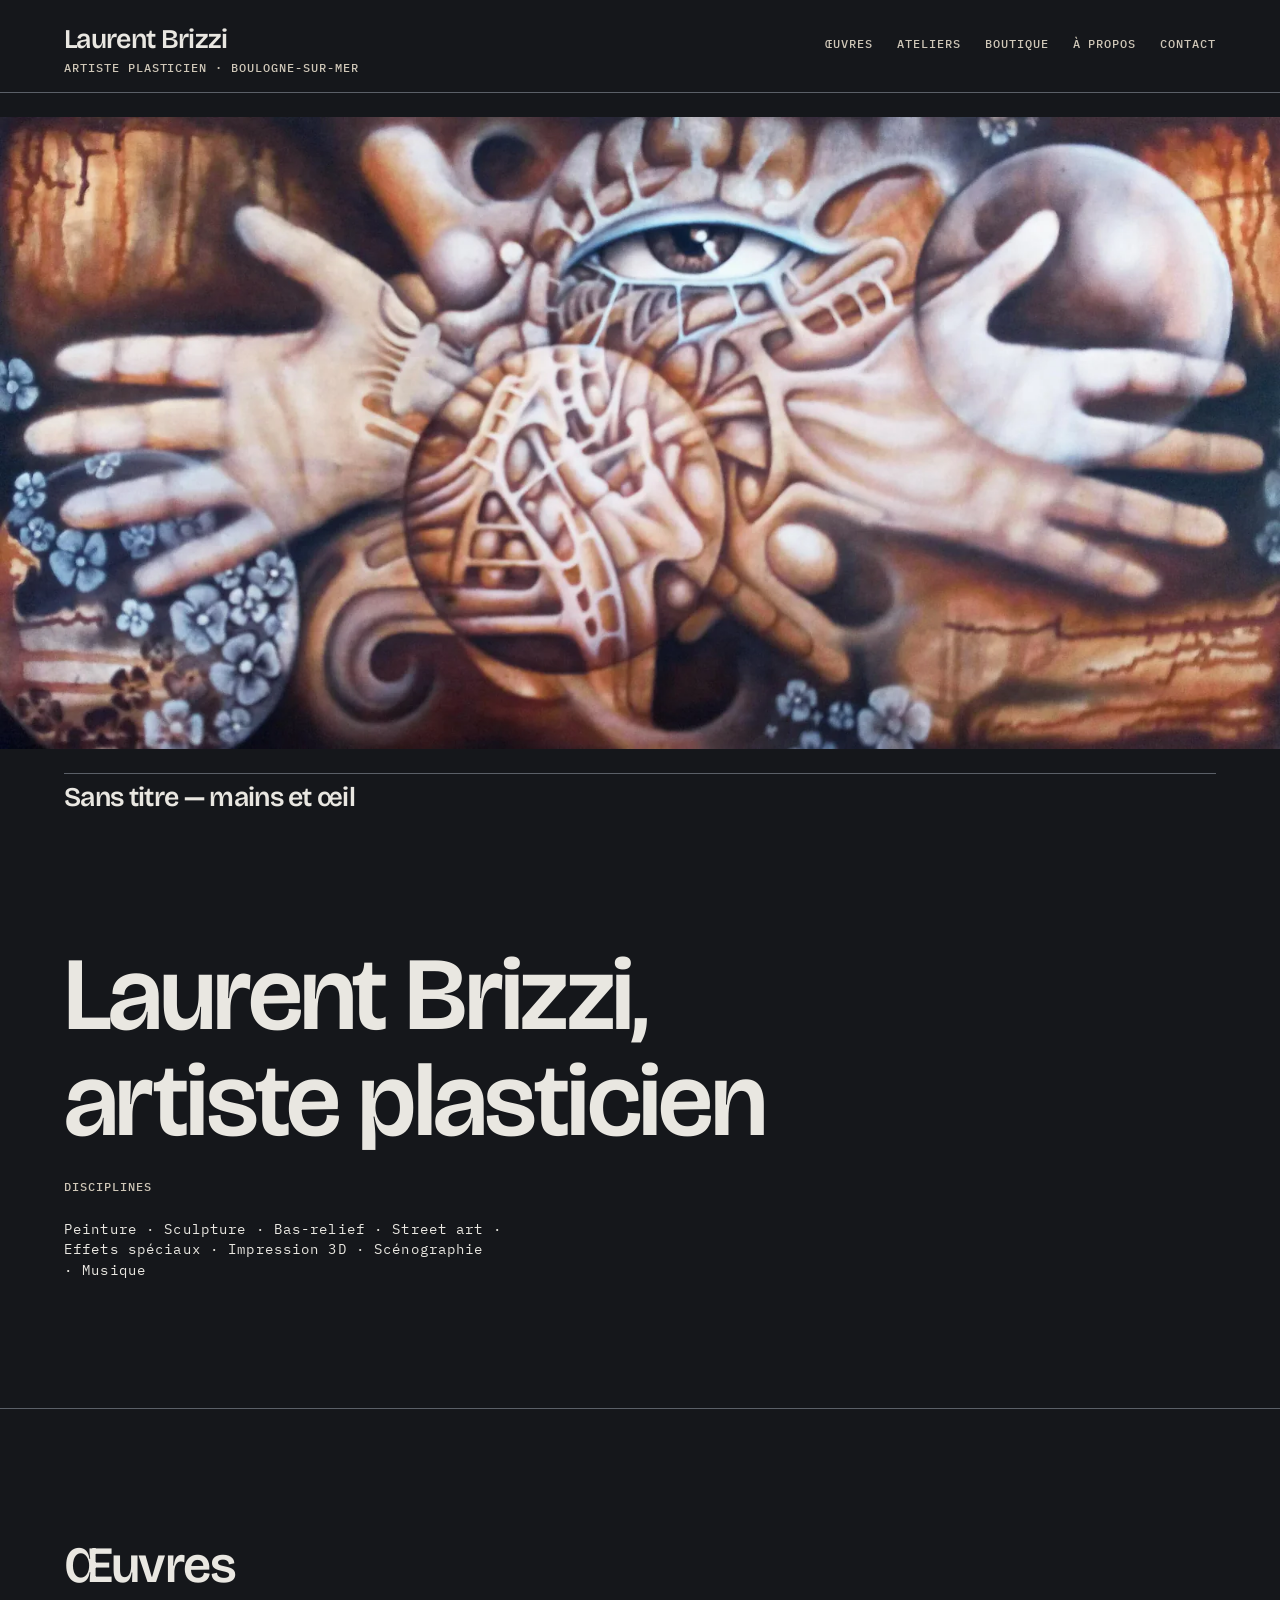
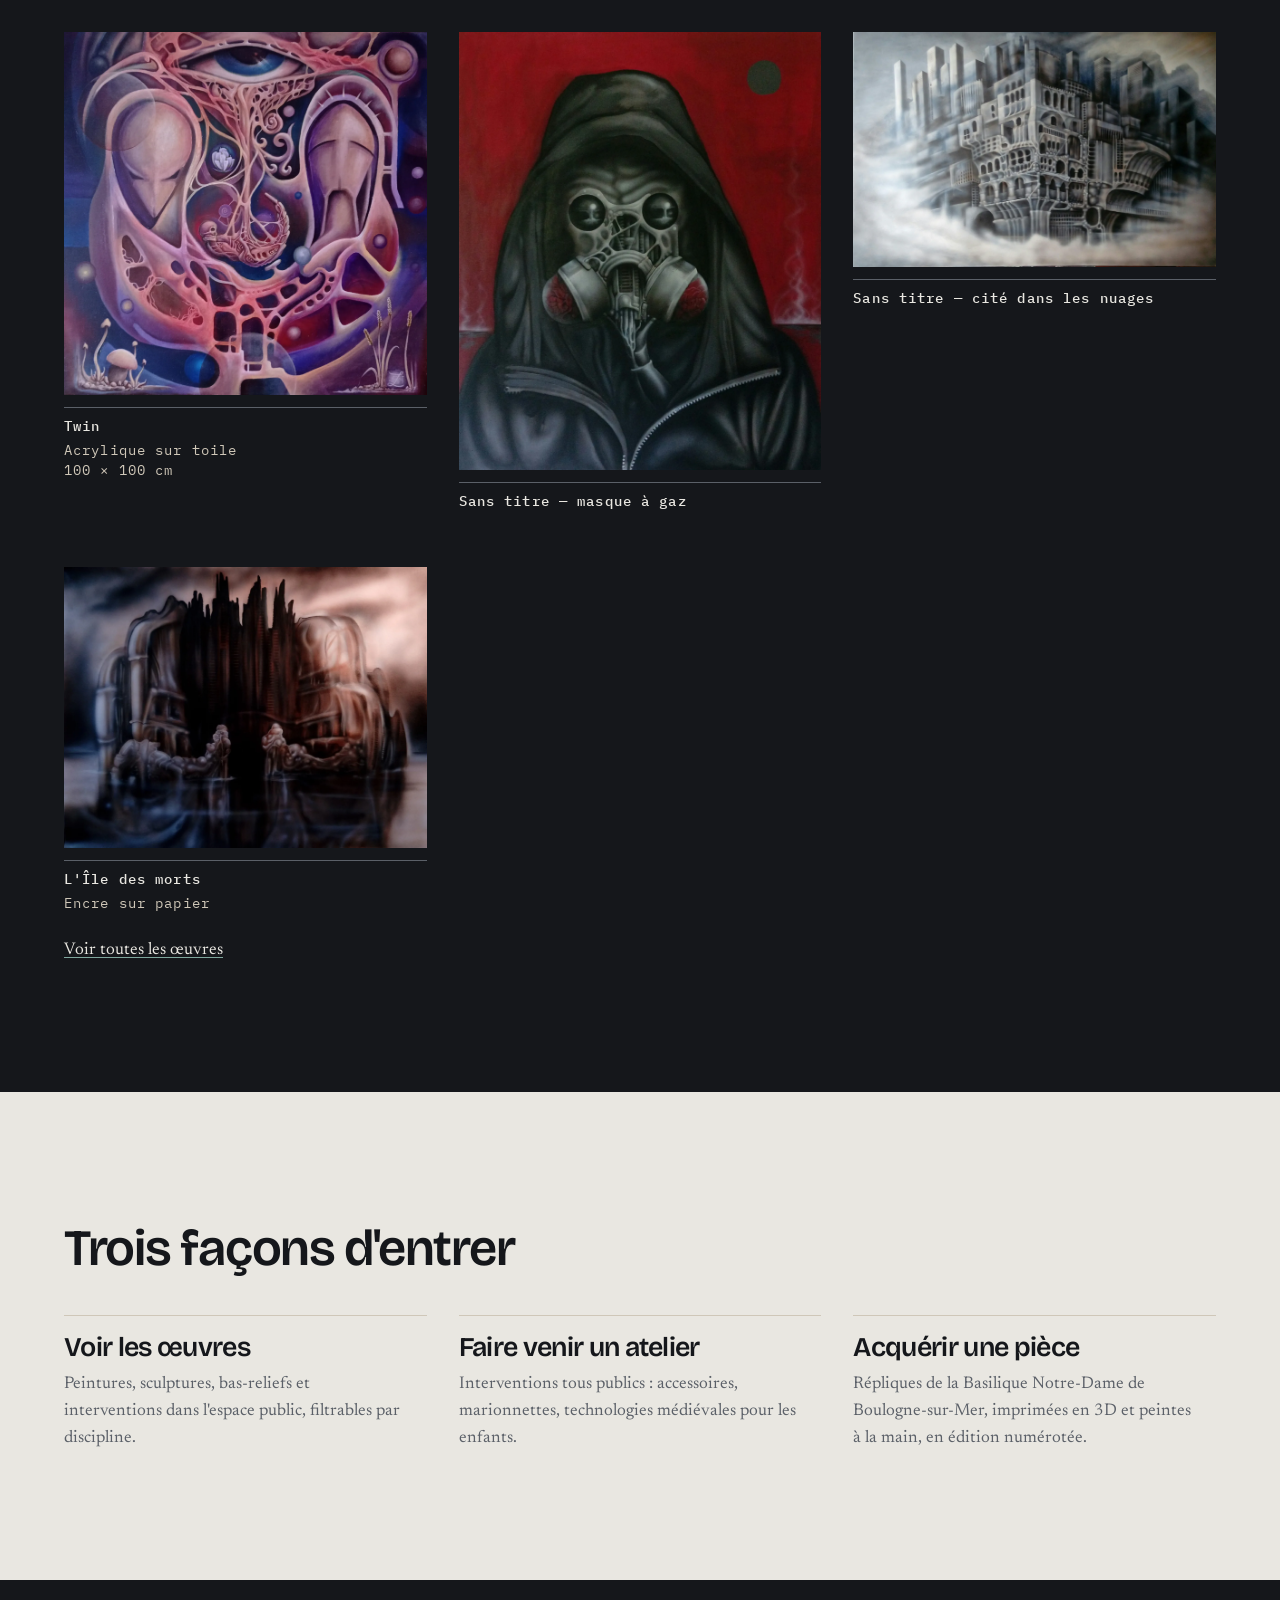
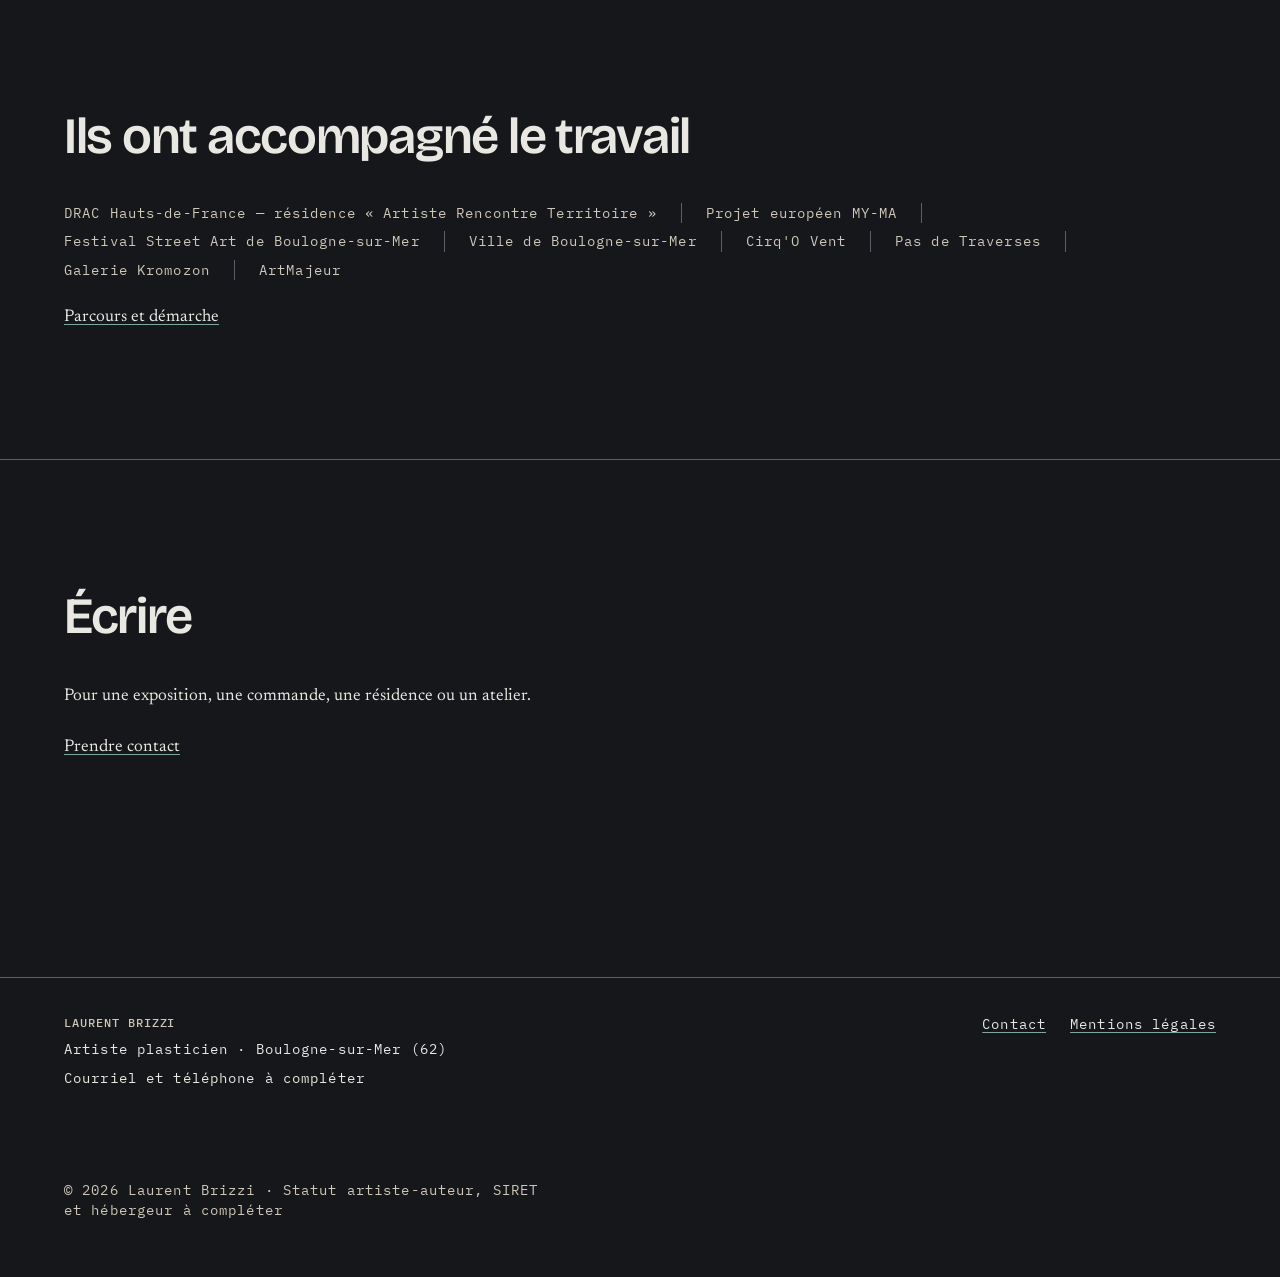
==== index.html @ 01e5331c "Site vitrine et boutique : premiere version Site statique sans dependance : accueil, portfolio filtr" ====
<!DOCTYPE html>
<html lang="fr">
<head>
  <meta charset="utf-8">
  <meta name="viewport" content="width=device-width, initial-scale=1">
  <title>Laurent Brizzi — artiste plasticien à Boulogne-sur-Mer</title>
  <meta name="description" content="Peinture, sculpture, bas-reliefs monumentaux, street art, effets spéciaux et impression 3D. Vingt ans de pratique à Boulogne-sur-Mer. Œuvres, ateliers et pièces éditées.">

  <!-- À COMPLÉTER : og:url une fois le domaine retenu, et og:image en
       1200 × 630 px. Sans image, un partage Facebook affiche un bandeau
       gris — or c'est le canal principal (§8). -->
  <meta property="og:type" content="website">
  <meta property="og:locale" content="fr_FR">
  <meta property="og:site_name" content="Laurent Brizzi">
  <meta property="og:title" content="Laurent Brizzi — artiste plasticien à Boulogne-sur-Mer">
  <meta property="og:description" content="Peinture, sculpture, bas-reliefs monumentaux, street art. Vingt ans de pratique à Boulogne-sur-Mer.">

  <link rel="preload" href="assets/fonts/BricolageGrotesque-Variable-latin.woff2" as="font" type="font/woff2" crossorigin>
  <link rel="preload" href="assets/fonts/Newsreader-Variable-latin.woff2" as="font" type="font/woff2" crossorigin>

  <link rel="stylesheet" href="assets/css/tokens.css">
  <link rel="stylesheet" href="assets/css/base.css">
  <link rel="stylesheet" href="assets/css/layout.css">
  <link rel="stylesheet" href="assets/css/composants.css">
</head>
<body>

<a class="lien-evitement" href="#contenu">Aller au contenu</a>

<!-- EN-TÊTE — balisage commun aux huit pages. Sur l'accueil, aucun lien ne
     porte aria-current : c'est la marque elle-même qui y renvoie. -->
<header class="entete">
  <div class="bande entete__interieur">

    <a class="entete__marque" href="index.html">
      <span class="entete__nom">Laurent Brizzi</span>
      <span class="mono mono--etiquette entete__qualite">Artiste plasticien · Boulogne-sur-Mer</span>
    </a>

    <nav aria-label="Navigation principale">
      <ul class="nav-principale mono mono--etiquette">
        <li><a href="oeuvres.html">Œuvres</a></li>
        <li><a href="ateliers.html">Ateliers</a></li>
        <li><a href="boutique.html">Boutique</a></li>
        <li><a href="a-propos.html">À propos</a></li>
        <li><a href="contact.html">Contact</a></li>
      </ul>
    </nav>

  </div>
</header>

<main id="contenu">

  <!-- L'œuvre à la une. Remplie depuis oeuvres.json : la première entrée
       marquée "aLaUne" qui possède une image. Changer la mise en avant se
       fait dans le JSON, pas ici. -->
  <section class="une" data-une>
    <div class="bande">
      <p class="message">
        <strong>Chargement de l'œuvre à la une…</strong><br>
        Si ce message reste affiché, le script n'a pas pu s'exécuter : soit
        JavaScript est désactivé, soit la page a été ouverte directement
        depuis le disque. Dans ce second cas, lancez
        « node scripts/serveur.mjs » puis ouvrez http://localhost:8000/
      </p>
    </div>
  </section>


  <!-- ================================================================== -->
  <section class="section section--filet">
    <div class="bande flux">

      <h1>Laurent Brizzi, artiste plasticien</h1>

      <!-- À COMPLÉTER : trois ou quatre phrases de Laurent. Ce qui traverse
           le travail d'une discipline à l'autre, en vocabulaire concret.
           Pas de jargon curatorial (§9). C'est le premier texte que lira
           une DRAC ou un programmateur : il compte plus que le reste. -->

      <p class="mono mono--etiquette">Disciplines</p>
      <p class="mono">
        Peinture · Sculpture · Bas-relief · Street art ·
        Effets spéciaux · Impression 3D · Scénographie · Musique
      </p>

    </div>
  </section>


  <!-- ================================================================== -->
  <section class="section section--filet">
    <div class="bande flux">

      <h2 class="titre-section">Œuvres</h2>

      <!-- La sélection vient de oeuvres.json : toutes les entrées marquées
           "aLaUne", moins celle déjà montrée en tête de page. Pas de
           filtres ici, c'est la page Œuvres qui les porte. -->
      <div class="grille-oeuvres" data-grille-oeuvres data-a-la-une>
        <p class="message">
          <strong>Chargement des œuvres…</strong><br>
          Si ce message reste affiché, le script n'a pas pu s'exécuter.
        </p>
      </div>

      <p><a href="oeuvres.html">Voir toutes les œuvres</a></p>

    </div>
  </section>


  <!-- ================================================================== -->
  <!-- Section craie : la respiration du §6. Une seule dans la page. -->
  <section class="section" data-fond="clair">
    <div class="bande flux">

      <h2 class="titre-section">Trois façons d'entrer</h2>

      <div class="acces">

        <a class="acces__porte" href="oeuvres.html">
          <span class="acces__titre">Voir les œuvres</span>
          <span class="acces__texte">
            Peintures, sculptures, bas-reliefs et interventions dans
            l'espace public, filtrables par discipline.
          </span>
        </a>

        <a class="acces__porte" href="ateliers.html">
          <span class="acces__titre">Faire venir un atelier</span>
          <span class="acces__texte">
            Interventions tous publics : accessoires, marionnettes,
            technologies médiévales pour les enfants.
          </span>
        </a>

        <a class="acces__porte" href="boutique.html">
          <span class="acces__titre">Acquérir une pièce</span>
          <span class="acces__texte">
            Répliques de la Basilique Notre-Dame de Boulogne-sur-Mer,
            imprimées en 3D et peintes à la main, en édition numérotée.
          </span>
        </a>

      </div>

    </div>
  </section>


  <!-- ================================================================== -->
  <section class="section section--filet">
    <div class="bande flux">

      <h2 class="titre-section">Ils ont accompagné le travail</h2>

      <ul class="references mono">
        <li>DRAC Hauts-de-France — résidence « Artiste Rencontre Territoire »</li>
        <li>Projet européen MY-MA</li>
        <li>Festival Street Art de Boulogne-sur-Mer</li>
        <li>Ville de Boulogne-sur-Mer</li>
        <li>Cirq'O Vent</li>
        <li>Pas de Traverses</li>
        <li>Galerie Kromozon</li>
        <li>ArtMajeur</li>
      </ul>

      <!-- À COMPLÉTER : vérifier avec Laurent que cette liste est exacte et
           qu'elle peut être publiée telle quelle. Une référence
           institutionnelle mal formulée se retourne contre le dossier. -->

      <p><a href="a-propos.html">Parcours et démarche</a></p>

    </div>
  </section>


  <!-- ================================================================== -->
  <section class="section section--filet">
    <div class="bande flux">

      <h2 class="titre-section">Écrire</h2>

      <p>
        Pour une exposition, une commande, une résidence ou un atelier.
      </p>

      <!-- À COMPLÉTER : adresse de courriel et téléphone publics (§12). -->
      <p><a href="contact.html">Prendre contact</a></p>

    </div>
  </section>

</main>

<!-- PIED DE PAGE — balisage commun aux huit pages. -->
<footer class="pied">
  <div class="bande pied__interieur">

    <div class="pied__bloc">
      <p class="mono mono--etiquette">Laurent Brizzi</p>
      <p class="mono">Artiste plasticien · Boulogne-sur-Mer (62)</p>
      <!-- À COMPLÉTER : adresse de courriel et téléphone publics (§12). -->
      <p class="mono">Courriel et téléphone à compléter</p>
    </div>

    <nav class="pied__bloc" aria-label="Navigation secondaire">
      <ul class="pied__liens mono">
        <li><a href="contact.html">Contact</a></li>
        <li><a href="mentions-legales.html">Mentions légales</a></li>
        <!-- À COMPLÉTER : lien ArtMajeur et page Facebook (§8). -->
      </ul>
    </nav>

    <!-- À COMPLÉTER : statut artiste-auteur, SIRET, hébergeur (§8). -->
    <p class="mono pied__mention">
      © 2026 Laurent Brizzi · Statut artiste-auteur, SIRET et hébergeur à compléter
    </p>

  </div>
</footer>

<script type="module" src="assets/js/portfolio.js"></script>

</body>
</html>
---- assets/css/tokens.css ----
/* ==========================================================================
   tokens.css — source unique des couleurs, tailles et durées du site.
   Aucune valeur brute (couleur, taille, durée) ne doit apparaître ailleurs.
   Si vous devez écrire un #hexa ou un px dans un autre fichier, c'est un bug :
   la valeur manque ici.
   ========================================================================== */

:root {

  /* --- Palette ------------------------------------------------------------
     Le site est en encre. La craie n'est plus le fond général mais la
     surface d'exception, réservée aux sections qu'on veut détacher.

     Six couleurs nommées, un seul accent. Deux valeurs dérivées s'y sont
     ajoutées — --vert-de-gris-clair et --ardoise — parce que le passage au
     fond sombre les rend nécessaires ; chacune est justifiée sur place.
     Ce ne sont pas de nouvelles couleurs : ce sont deux teintes existantes
     à un autre niveau de clarté. Aucune neuvième valeur sans discussion. */

  --craie:         #E9E7E1;  /* texte principal ; fond des sections claires */
  --papier:        #F6F5F2;  /* surfaces surélevées dans les sections claires */
  --encre:         #15171B;  /* fond général du site — l'encre */
  --graphite:      #5B6068;  /* filets sur l'encre ; texte sur la craie */
  --vert-de-gris:  #4A6A63;  /* accent unique — le cuivre du dôme */
  --os:            #CFC7B8;  /* texte secondaire sur l'encre ; filets sur la craie */

  /* Le même accent, éclairci pour rester lisible sur l'encre. Contraste
     6,8:1, quand le vert-de-gris nominal n'y atteint que 3,0:1 et
     échouerait l'AA. C'est donc lui l'accent par défaut depuis que le fond
     est sombre. Ne jamais l'employer sur fond clair : il n'y passe pas. */
  --vert-de-gris-clair: #7FA79D;

  /* L'encre relevée de quelques points vers la craie. Sert uniquement à
     marquer l'emplacement d'une image avant son chargement, ou le vide
     laissé par une image qui ne remplit pas son cadre. Sans elle, ces
     zones disparaissent complètement dans le fond. Jamais employée comme
     fond de carte : le site n'a pas de carte flottante (§6). */
  --ardoise:       #1C1F25;


  /* --- Rôles contextuels --------------------------------------------------
     Le reste du CSS n'appelle QUE ces variables, jamais les couleurs brutes.
     Un composant écrit avec elles est automatiquement lisible sur les deux
     fonds, sans une seule règle supplémentaire.

     Par défaut : l'encre. Poser data-fond="clair" sur une section la fait
     basculer en craie, data-fond="sombre" la ramène à l'encre — utile pour
     réintroduire une zone sombre à l'intérieur d'une section claire.

     Contrastes vérifiés (WCAG AA, seuil 4,5:1 pour le texte) :

       sur l'encre (par défaut)          sur la craie (data-fond="clair")
         craie ................ 14,5:1     encre ................ 14,5:1
         os ................... 10,7:1     graphite .............. 5,1:1
         vert-de-gris-clair .... 6,8:1     vert-de-gris .......... 4,8:1
         graphite .............. 2,8:1     os .................... 1,4:1
           ↑ filets uniquement, jamais de texte  ↑ idem                   */

  --fond:             var(--encre);
  --fond-souleve:     var(--ardoise);
  --texte:            var(--craie);
  --texte-secondaire: var(--os);
  --accent:           var(--vert-de-gris-clair);
  --filet-couleur:    var(--graphite);


  /* --- Familles -----------------------------------------------------------
     Les trois familles sont auto-hébergées (voir base.css et le LISEZ-MOI
     de /assets/fonts). Les substituts qui suivent ne servent que le temps
     du chargement, ou si un woff2 venait à manquer sur le serveur : ils
     sont choisis pour des largeurs de caractères proches, afin que la
     bascule ne déplace pas la mise en page. */

  --police-display: "Bricolage Grotesque", "Arial Narrow", system-ui, sans-serif;
  --police-texte:   "Newsreader", Georgia, "Times New Roman", serif;
  --police-mono:    "IBM Plex Mono", ui-monospace, Consolas, monospace;


  /* --- Échelle typographique ----------------------------------------------
     Display : deux tailles maximum par page (§6). La troisième est réservée
     aux titres d'œuvres dans les grilles, jamais à un titre de page.         */

  --taille-display-1: clamp(2.5rem, 1rem + 7vw, 6.5rem);
  --taille-display-2: clamp(1.75rem, 1.1rem + 2.6vw, 3.25rem);
  --taille-display-3: clamp(1.25rem, 1.05rem + 0.8vw, 1.75rem);

  --taille-texte-l:   clamp(1.1875rem, 1.125rem + 0.3vw, 1.375rem);
  --taille-texte:     1.0625rem;
  --taille-texte-s:   0.9375rem;

  /* 14 px et 12 px. Le cartel était à 13 px : trop petit pour du texte
     secondaire qu'on demande aux gens de lire vraiment (matériaux,
     dimensions). On agit sur la taille et non sur la couleur, parce que le
     seul contexte où le cartel manque de contraste est la section craie,
     où il est en --graphite à 5,1:1 — l'éclaircir l'en rapprocherait et le
     ferait passer sous le seuil AA. Sur l'encre, il est en --os à 10,7:1
     et n'a jamais eu de problème de contraste, seulement de taille. */
  --taille-mono:      0.875rem;
  --taille-mono-s:    0.75rem;

  --graisse-display:  600;
  --graisse-texte:    400;
  --graisse-accent:   500;

  --interligne-display: 1.02;
  --interligne-titre:   1.15;
  --interligne-texte:   1.6;
  --interligne-cartel:  1.45;

  --interlettre-display: -0.025em;
  --interlettre-mono:     0.08em;

  /* Longueur de ligne confortable — au-delà, la lecture décroche. */
  --mesure:         62ch;
  --mesure-etroite: 46ch;


  /* --- Espacements --------------------------------------------------------
     Échelle non linéaire : les grands écarts font le silence de la page.    */

  --espace-3xs: 0.25rem;
  --espace-2xs: 0.5rem;
  --espace-xs:  0.75rem;
  --espace-s:   1rem;
  --espace-m:   1.5rem;
  --espace-l:   2.25rem;
  --espace-xl:  3.5rem;
  --espace-2xl: 5.5rem;
  --espace-3xl: 8.5rem;

  --espace-section: clamp(4rem, 10vw, 9rem);


  /* --- Mise en page -------------------------------------------------------
     Points de rupture (mobile-first, à recopier dans les media queries —
     une variable CSS ne peut pas être utilisée dans une @media) :
       640px  ·  960px  ·  1280px                                            */

  --largeur-contenu: 1440px;
  --marge-page:      clamp(1.25rem, 5vw, 4.5rem);
  --gouttiere:       clamp(1rem, 2.5vw, 2rem);

  /* Proportion de l'emplacement réservé, affiché quand une œuvre est déjà
     décrite dans oeuvres.json mais n'a pas encore de photographie. C'est
     la SEULE proportion du site : les vraies images gardent la leur, donnée
     par leurs attributs width et height (voir composants.css). */
  --proportion-attente: 4 / 5;

  /* Proportions de référence — PAGE TÉMOIN UNIQUEMENT, à supprimer avec
     elle. Elles ne servent qu'à simuler des œuvres de rapports différents
     tant qu'aucune photographie n'est disponible. */
  --proportion-carre:       1 / 1;
  --proportion-portrait:    2 / 3;
  --proportion-paysage:     3 / 2;
  --proportion-panoramique: 21 / 9;


  /* --- Filets et bords ----------------------------------------------------
     Le filet de 1px sous l'image est l'unique ornement autorisé.            */

  --filet-epaisseur: 1px;
  --rayon:           0;      /* jamais autre chose que 0 (§6) */

  --epaisseur-focus: 2px;
  --decalage-focus:  3px;


  /* --- Mouvement ----------------------------------------------------------
     Tout est désactivé par prefers-reduced-motion dans base.css.            */

  --duree-court:      180ms;
  --duree-revelation: 400ms;
  --courbe:           cubic-bezier(0.16, 1, 0.3, 1);
  --translation-revelation: 12px;


  /* --- Plans de superposition --------------------------------------------- */

  --plan-entete:   10;
  --plan-lightbox: 100;
}


/* --- Sections claires ------------------------------------------------------
   L'exception, à employer avec parcimonie : une ou deux respirations dans
   une page, pas une alternance systématique. Poser data-fond="clair" sur
   une <section> suffit, les composants suivent.                            */

[data-fond="clair"] {
  --fond:             var(--craie);
  --fond-souleve:     var(--papier);
  --texte:            var(--encre);
  --texte-secondaire: var(--graphite);
  --accent:           var(--vert-de-gris);
  --filet-couleur:    var(--os);
}


/* --- Retour à l'encre ------------------------------------------------------
   Identique à :root. Ne sert qu'à réintroduire une zone sombre imbriquée
   dans une section claire — sans cela, elle hériterait des rôles clairs.  */

[data-fond="sombre"] {
  --fond:             var(--encre);
  --fond-souleve:     var(--ardoise);
  --texte:            var(--craie);
  --texte-secondaire: var(--os);
  --accent:           var(--vert-de-gris-clair);
  --filet-couleur:    var(--graphite);
}
---- assets/css/base.css ----
/* ==========================================================================
   base.css — remise à zéro, polices, typographie, rythme vertical.
   Ne contient aucun composant et aucune valeur brute : tout vient de
   tokens.css, qui doit être chargé AVANT ce fichier.
   ========================================================================== */


/* --------------------------------------------------------------------------
   1. Polices
   Auto-hébergées en woff2 dans /assets/fonts, sous licence OFL (les fichiers
   OFL-*.txt y sont joints, la licence l'exige). Aucun appel à un CDN.

   Chaque style existe en DEUX sous-ensembles :

     latin      U+0000-00FF et quelques signes — couvre tout le français,
                y compris œ, les accents et les guillemets « ».
     latin-ext  U+0100 et au-delà — nécessaire dès qu'un nom polonais,
                tchèque ou hongrois apparaît : Zdzisław Beksiński, les
                ateliers du projet MY-MA, Kraków…

   Le navigateur ne télécharge latin-ext que si un caractère de cette plage
   est réellement présent sur la page. C'est le rôle de unicode-range :
   ne pas le retirer, ce serait imposer 250 Ko de plus à chaque visite.

   Les valeurs de unicode-range sont recopiées telles quelles depuis les
   sous-ensembles officiels. Elles ne se paramètrent pas : une variable CSS
   n'est pas admise dans un unicode-range.
   -------------------------------------------------------------------------- */

/* --- Bricolage Grotesque — variable (wght 200..800, wdth 75..100) --------- */

@font-face {
  font-family: "Bricolage Grotesque";
  src: url("../fonts/BricolageGrotesque-Variable-latin.woff2") format("woff2");
  font-weight: 200 800;
  font-stretch: 75% 100%;
  font-style: normal;
  font-display: swap;
  unicode-range: U+0000-00FF, U+0131, U+0152-0153, U+02BB-02BC, U+02C6, U+02DA, U+02DC, U+0304, U+0308, U+0329, U+2000-206F, U+20AC, U+2122, U+2191, U+2193, U+2212, U+2215, U+FEFF, U+FFFD;
}

@font-face {
  font-family: "Bricolage Grotesque";
  src: url("../fonts/BricolageGrotesque-Variable-latin-ext.woff2") format("woff2");
  font-weight: 200 800;
  font-stretch: 75% 100%;
  font-style: normal;
  font-display: swap;
  unicode-range: U+0100-02BA, U+02BD-02C5, U+02C7-02CC, U+02CE-02D7, U+02DD-02FF, U+0304, U+0308, U+0329, U+1D00-1DBF, U+1E00-1E9F, U+1EF2-1EFF, U+2020, U+20A0-20AB, U+20AD-20C0, U+2113, U+2C60-2C7F, U+A720-A7FF;
}


/* --- Newsreader — variable (wght 200..800), romain et italique ------------ */

@font-face {
  font-family: "Newsreader";
  src: url("../fonts/Newsreader-Variable-latin.woff2") format("woff2");
  font-weight: 200 800;
  font-style: normal;
  font-display: swap;
  unicode-range: U+0000-00FF, U+0131, U+0152-0153, U+02BB-02BC, U+02C6, U+02DA, U+02DC, U+0304, U+0308, U+0329, U+2000-206F, U+20AC, U+2122, U+2191, U+2193, U+2212, U+2215, U+FEFF, U+FFFD;
}

@font-face {
  font-family: "Newsreader";
  src: url("../fonts/Newsreader-Variable-latin-ext.woff2") format("woff2");
  font-weight: 200 800;
  font-style: normal;
  font-display: swap;
  unicode-range: U+0100-02BA, U+02BD-02C5, U+02C7-02CC, U+02CE-02D7, U+02DD-02FF, U+0304, U+0308, U+0329, U+1D00-1DBF, U+1E00-1E9F, U+1EF2-1EFF, U+2020, U+20A0-20AB, U+20AD-20C0, U+2113, U+2C60-2C7F, U+A720-A7FF;
}

@font-face {
  font-family: "Newsreader";
  src: url("../fonts/Newsreader-Italic-Variable-latin.woff2") format("woff2");
  font-weight: 200 800;
  font-style: italic;
  font-display: swap;
  unicode-range: U+0000-00FF, U+0131, U+0152-0153, U+02BB-02BC, U+02C6, U+02DA, U+02DC, U+0304, U+0308, U+0329, U+2000-206F, U+20AC, U+2122, U+2191, U+2193, U+2212, U+2215, U+FEFF, U+FFFD;
}

@font-face {
  font-family: "Newsreader";
  src: url("../fonts/Newsreader-Italic-Variable-latin-ext.woff2") format("woff2");
  font-weight: 200 800;
  font-style: italic;
  font-display: swap;
  unicode-range: U+0100-02BA, U+02BD-02C5, U+02C7-02CC, U+02CE-02D7, U+02DD-02FF, U+0304, U+0308, U+0329, U+1D00-1DBF, U+1E00-1E9F, U+1EF2-1EFF, U+2020, U+20A0-20AB, U+20AD-20C0, U+2113, U+2C60-2C7F, U+A720-A7FF;
}


/* --- IBM Plex Mono — statique, deux graisses ------------------------------ */

@font-face {
  font-family: "IBM Plex Mono";
  src: url("../fonts/IBMPlexMono-Regular-latin.woff2") format("woff2");
  font-weight: 400;
  font-style: normal;
  font-display: swap;
  unicode-range: U+0000-00FF, U+0131, U+0152-0153, U+02BB-02BC, U+02C6, U+02DA, U+02DC, U+0304, U+0308, U+0329, U+2000-206F, U+20AC, U+2122, U+2191, U+2193, U+2212, U+2215, U+FEFF, U+FFFD;
}

@font-face {
  font-family: "IBM Plex Mono";
  src: url("../fonts/IBMPlexMono-Regular-latin-ext.woff2") format("woff2");
  font-weight: 400;
  font-style: normal;
  font-display: swap;
  unicode-range: U+0100-02BA, U+02BD-02C5, U+02C7-02CC, U+02CE-02D7, U+02DD-02FF, U+0304, U+0308, U+0329, U+1D00-1DBF, U+1E00-1E9F, U+1EF2-1EFF, U+2020, U+20A0-20AB, U+20AD-20C0, U+2113, U+2C60-2C7F, U+A720-A7FF;
}

@font-face {
  font-family: "IBM Plex Mono";
  src: url("../fonts/IBMPlexMono-Medium-latin.woff2") format("woff2");
  font-weight: 500;
  font-style: normal;
  font-display: swap;
  unicode-range: U+0000-00FF, U+0131, U+0152-0153, U+02BB-02BC, U+02C6, U+02DA, U+02DC, U+0304, U+0308, U+0329, U+2000-206F, U+20AC, U+2122, U+2191, U+2193, U+2212, U+2215, U+FEFF, U+FFFD;
}

@font-face {
  font-family: "IBM Plex Mono";
  src: url("../fonts/IBMPlexMono-Medium-latin-ext.woff2") format("woff2");
  font-weight: 500;
  font-style: normal;
  font-display: swap;
  unicode-range: U+0100-02BA, U+02BD-02C5, U+02C7-02CC, U+02CE-02D7, U+02DD-02FF, U+0304, U+0308, U+0329, U+1D00-1DBF, U+1E00-1E9F, U+1EF2-1EFF, U+2020, U+20A0-20AB, U+20AD-20C0, U+2113, U+2C60-2C7F, U+A720-A7FF;
}


/* --------------------------------------------------------------------------
   2. Remise à zéro
   -------------------------------------------------------------------------- */

*,
*::before,
*::after {
  box-sizing: border-box;
}

html {
  /* On ne touche pas à la taille de base : elle appartient à l'internaute. */
  font-size: 100%;
  scroll-behavior: smooth;
  -webkit-text-size-adjust: 100%;
}

body,
h1, h2, h3, h4,
p,
figure, figcaption,
blockquote,
dl, dd,
ul, ol {
  margin: 0;
}

ul, ol {
  padding: 0;
  list-style: none;
}

/* Largeur/hauteur toujours déclarées dans le HTML : ces règles empêchent
   la déformation sans annuler le calcul anti-décalage du navigateur. */
img,
picture,
svg,
video {
  display: block;
  max-width: 100%;
  height: auto;
  border-radius: var(--rayon);
}

input,
button,
textarea,
select {
  font: inherit;
  color: inherit;
  border-radius: var(--rayon);
}

button {
  background: none;
  border: 0;
  padding: 0;
  cursor: pointer;
}

table {
  border-collapse: collapse;
}

/* Empêche un mot très long (nom de matériau, URL) de faire déborder. */
p, h1, h2, h3, h4, li, dd, figcaption {
  overflow-wrap: break-word;
}


/* --------------------------------------------------------------------------
   3. Corps de page
   -------------------------------------------------------------------------- */

body {
  background-color: var(--fond);
  color: var(--texte);
  font-family: var(--police-texte);
  font-size: var(--taille-texte);
  font-weight: var(--graisse-texte);
  line-height: var(--interligne-texte);
  font-kerning: normal;
  text-rendering: optimizeLegibility;
  -webkit-font-smoothing: antialiased;
  min-height: 100vh;
}

/* Toute zone qui rebascule les rôles de couleur repeint son fond, sinon
   son texte se poserait sur la couleur de la section parente. Une seule
   règle couvre les deux sens : data-fond="clair" comme data-fond="sombre". */
[data-fond] {
  background-color: var(--fond);
  color: var(--texte);
}

/* Le texte sélectionné reprend la couleur du fond en cours : lisible sur
   l'accent clair comme sur l'accent nominal, sans règle conditionnelle. */
::selection {
  background-color: var(--accent);
  color: var(--fond);
}


/* --------------------------------------------------------------------------
   4. Titres et texte
   -------------------------------------------------------------------------- */

h1, h2, h3, h4 {
  font-family: var(--police-display);
  font-weight: var(--graisse-display);
  line-height: var(--interligne-titre);
  letter-spacing: var(--interlettre-display);
  text-wrap: balance;
}

h1 {
  font-size: var(--taille-display-1);
  line-height: var(--interligne-display);
}

h2 {
  font-size: var(--taille-display-2);
}

h3 {
  font-size: var(--taille-display-3);
}

h4 {
  font-size: var(--taille-texte-l);
  letter-spacing: normal;
}

p {
  max-width: var(--mesure);
  text-wrap: pretty;
}

strong {
  font-weight: var(--graisse-accent);
}

/* Le lien de texte : souligné, jamais coloré en bleu, jamais dépouillé. */
a {
  color: inherit;
  text-decoration: underline;
  text-decoration-color: var(--accent);
  text-decoration-thickness: var(--filet-epaisseur);
  text-underline-offset: 0.2em;
  transition: text-decoration-color var(--duree-court) var(--courbe);
}

a:hover {
  text-decoration-color: var(--texte);
}

hr {
  height: 0;
  margin-block: var(--espace-l);
  margin-inline: 0;
  border: 0;
  border-top: var(--filet-epaisseur) solid var(--filet-couleur);
}


/* --------------------------------------------------------------------------
   5. Focus clavier
   Contour --accent de 2px, visible sur fond clair comme sur fond sombre
   grâce aux rôles contextuels. Non négociable (§8).
   -------------------------------------------------------------------------- */

:focus-visible {
  outline: var(--epaisseur-focus) solid var(--accent);
  outline-offset: var(--decalage-focus);
}

/* On ne retire le contour à la souris que parce que :focus-visible le rend
   au clavier. Ne jamais écrire outline: none sans cette contrepartie. */
:focus:not(:focus-visible) {
  outline: none;
}


/* --------------------------------------------------------------------------
   6. Rythme vertical
   .flux espace les enfants directs entre eux, jamais au-dessus du premier
   ni sous le dernier : le bloc reste maîtrisé par son parent.
   -------------------------------------------------------------------------- */

.flux > * + * {
  margin-block-start: var(--espace-m);
}

.flux--serre > * + * {
  margin-block-start: var(--espace-2xs);
}

.flux--large > * + * {
  margin-block-start: var(--espace-l);
}


/* --------------------------------------------------------------------------
   7. Utilitaires
   -------------------------------------------------------------------------- */

/* Données techniques uniquement : année, matériaux, dimensions, prix,
   numéro d'édition. Jamais un titre, jamais un paragraphe. */
.mono {
  font-family: var(--police-mono);
  font-size: var(--taille-mono);
  font-weight: var(--graisse-texte);
  letter-spacing: var(--interlettre-mono);
  line-height: var(--interligne-cartel);
  font-variant-numeric: tabular-nums;
}

.mono--etiquette {
  font-size: var(--taille-mono-s);
  font-weight: var(--graisse-accent);
  text-transform: uppercase;
  color: var(--texte-secondaire);
}

/* Lu par les lecteurs d'écran, invisible à l'œil. */
.visuellement-cache {
  position: absolute;
  width: 1px;
  height: 1px;
  margin: -1px;
  padding: 0;
  overflow: hidden;
  white-space: nowrap;
  clip-path: inset(50%);
  border: 0;
}

/* Premier lien de chaque page : apparaît au premier Tab. */
.lien-evitement {
  position: absolute;
  inset-block-start: var(--espace-2xs);
  inset-inline-start: var(--espace-2xs);
  z-index: var(--plan-lightbox);
  padding: var(--espace-2xs) var(--espace-s);
  background-color: var(--encre);
  color: var(--craie);
  text-decoration: none;
  transform: translateY(-200%);
}

.lien-evitement:focus {
  transform: translateY(0);
}


/* --------------------------------------------------------------------------
   8. Mouvement réduit
   Réglage système respecté sans condition (§6). Les animations ne sont pas
   ralenties, elles sont supprimées.
   -------------------------------------------------------------------------- */

@media (prefers-reduced-motion: reduce) {

  html {
    scroll-behavior: auto;
  }

  *,
  *::before,
  *::after {
    animation-duration: 1ms;
    animation-iteration-count: 1;
    transition-duration: 1ms;
    scroll-behavior: auto;
  }
}
---- assets/css/layout.css ----
/* ==========================================================================
   layout.css — l'ossature : bandes, sections, grilles.
   Uniquement du placement. Aucune couleur, aucun composant : si une règle
   d'ici parle de bordure ou de fond, elle est au mauvais endroit.
   Se charge après base.css et avant composants.css.
   ========================================================================== */


/* --- La bande --------------------------------------------------------------
   Le seul conteneur horizontal du site. Il centre le contenu et pose les
   marges latérales. Toute zone de contenu en est enveloppée, y compris à
   l'intérieur de l'en-tête et du pied de page.

   Pourquoi ce conteneur plutôt qu'une largeur maximale posée sur <main> :
   le site est en encre et certaines sections passent en craie sur toute la
   largeur de l'écran. Avec une largeur sur <main>, il faudrait l'annuler à
   coups de marges négatives à chaque fois. Ici, la <section> occupe
   naturellement toute la largeur et porte son fond ; sa bande intérieure
   garde le texte aligné sur le reste de la page. Aucune marge négative
   nulle part.                                                                */

.bande {
  max-width: var(--largeur-contenu);
  margin-inline: auto;
  padding-inline: var(--marge-page);
}

/* Pour les pages de texte suivi — démarche, biographie, mentions légales.
   Une colonne de 62ch se lit ; une colonne de 1296px, non.

   C'est le CONTENU qui est rétréci, pas la bande. Rétrécir la bande la
   recentrerait, et sa colonne ne serait plus alignée sur celle du reste du
   site — tout le site est calé à gauche, une section centrée s'en détache
   immédiatement.                                                           */
.bande--etroite > * {
  max-width: var(--mesure);
}

/* CONVENTION : une bande qui contient du contenu porte AUSSI la classe
   .flux (définie dans base.css). C'est elle qui espace les enfants entre
   eux — titre, paragraphes, grille. Sans elle, le reset ayant mis toutes
   les marges à zéro, deux paragraphes se touchent et un titre colle à son
   texte.

     <div class="bande flux"> … </div>

   Les seules bandes SANS .flux sont celles qui pilotent elles-mêmes leur
   disposition : l'intérieur de l'en-tête et celui du pied de page, qui
   sont des flex et des grid. */


/* --- Les sections ----------------------------------------------------------
   Le rythme vertical du site tient dans une seule variable. Ne pas ajouter
   de marge sur les titres pour « aérer » : c'est ici que ça se règle.      */

.section {
  padding-block: var(--espace-section);
}

.section--serree {
  padding-block: var(--espace-xl);
}

/* L'espace sous un titre de section appartient à la mise en page, pas au
   titre. On ne met pas de margin sur les h2 dans base.css : le même titre
   n'a pas le même dégagement dans une grille et dans un texte suivi. */
.titre-section {
  margin-block-end: var(--espace-l);
}

/* Deux sections de même fond qui se suivent ont besoin d'une séparation.
   Deux sections de fonds différents, non : le changement de fond suffit. */
.section--filet + .section--filet {
  padding-block-start: 0;
}

.section--filet + .section--filet > .bande {
  border-block-start: var(--filet-epaisseur) solid var(--filet-couleur);
  padding-block-start: var(--espace-section);
}


/* --- La grille des œuvres --------------------------------------------------
   Régulière : colonnes de largeur égale, aucun décalage vertical (§6). Le
   désalignement vient des proportions réelles des œuvres, rien d'autre.

   align-items: start est ce qui permet ce désalignement. Sans lui, chaque
   vignette s'étirerait à la hauteur de la plus haute de sa rangée et tous
   les cartels retomberaient sur une même ligne.

   Ne pas ajouter de margin-block-start sur les enfants pour « casser » la
   grille : c'est exactement ce qui a été retiré après relecture des
   captures, parce que le résultat n'était pas un déséquilibre mais des
   trous de plusieurs centaines de pixels.                                   */

.grille-oeuvres {
  display: grid;
  grid-template-columns: 1fr;
  gap: var(--espace-xl) var(--gouttiere);
  align-items: start;
}

@media (min-width: 640px) {

  .grille-oeuvres {
    grid-template-columns: repeat(2, 1fr);
  }
}

@media (min-width: 960px) {

  .grille-oeuvres {
    grid-template-columns: repeat(3, 1fr);
  }
}

/* Variante à deux colonnes pour la page d'accueil, où l'on montre moins
   d'œuvres mais plus grandes. */
@media (min-width: 960px) {

  .grille-oeuvres--large {
    grid-template-columns: repeat(2, 1fr);
  }
}
---- assets/css/composants.css ----
/* ==========================================================================
   composants.css
   Le cartel, l'en-tête, le pied de page. Le reste (filtres du portfolio,
   lightbox, fiche produit) arrive aux étapes suivantes, dans ce fichier.
   ========================================================================== */


/* --------------------------------------------------------------------------
   L'en-tête
   Même balisage sur les huit pages, recopié à l'identique. C'est le coût du
   « sans étape de build » : ajouter une entrée de menu, c'est modifier huit
   fichiers. L'alternative — injecter l'en-tête en JavaScript — casserait le
   référencement et la navigation sans JS. La duplication est le bon choix
   ici, mais il faut la faire sciemment.

   PAS DE MENU HAMBURGER. Cinq entrées en mono capitales tiennent sur deux
   lignes à 390 px. Un menu repliable demanderait du JavaScript pour rien,
   et un menu qui ne s'ouvre pas est un site sans navigation.

   Sur la page courante, le lien porte aria-current="page" : c'est lui qui
   déclenche le soulignement, pas une classe. L'information est ainsi vraie
   pour les lecteurs d'écran autant que pour l'œil.
   -------------------------------------------------------------------------- */

.entete {
  padding-block: var(--espace-m);
}

.entete__interieur {
  display: flex;
  flex-direction: column;
  gap: var(--espace-s);
  padding-block-end: var(--espace-s);
  border-block-end: var(--filet-epaisseur) solid var(--filet-couleur);
}

@media (min-width: 640px) {

  .entete__interieur {
    flex-direction: row;
    align-items: baseline;
    justify-content: space-between;
    gap: var(--espace-l);
  }
}


/* --- La marque ------------------------------------------------------------ */

.entete__marque {
  text-decoration: none;
  color: var(--texte);
}

.entete__nom {
  display: block;
  font-family: var(--police-display);
  font-size: var(--taille-display-3);
  font-weight: var(--graisse-display);
  letter-spacing: var(--interlettre-display);
  line-height: var(--interligne-titre);
}

.entete__qualite {
  display: block;
  margin-block-start: var(--espace-3xs);
}


/* --- La navigation --------------------------------------------------------- */

.nav-principale {
  display: flex;
  flex-wrap: wrap;
  gap: var(--espace-2xs) var(--espace-m);
}

.nav-principale a {
  display: inline-block;
  padding-block: var(--espace-3xs);
  color: var(--texte-secondaire);
  text-decoration: none;
  border-block-end: var(--filet-epaisseur) solid transparent;
  transition: color var(--duree-court) var(--courbe),
              border-color var(--duree-court) var(--courbe);
}

.nav-principale a:hover {
  color: var(--texte);
  border-block-end-color: var(--filet-couleur);
}

.nav-principale a[aria-current="page"] {
  color: var(--texte);
  border-block-end-color: var(--accent);
}


/* --------------------------------------------------------------------------
   Le pied de page
   Il porte ce qu'une institution cherche en dernier recours : qui, où,
   comment joindre. Et le lien vers les mentions légales, obligatoire (§8).
   -------------------------------------------------------------------------- */

.pied {
  padding-block: var(--espace-2xl) var(--espace-xl);
}

.pied__interieur {
  display: grid;
  gap: var(--espace-l);
  padding-block-start: var(--espace-l);
  border-block-start: var(--filet-epaisseur) solid var(--filet-couleur);
}

@media (min-width: 640px) {

  .pied__interieur {
    grid-template-columns: 1fr auto;
    align-items: start;
    gap: var(--espace-xl);
  }
}

.pied__bloc > * + * {
  margin-block-start: var(--espace-2xs);
}

.pied__liens {
  display: flex;
  flex-wrap: wrap;
  gap: var(--espace-2xs) var(--espace-m);
}

/* --------------------------------------------------------------------------
   L'œuvre à la une
   Ouvre la page d'accueil. L'image occupe toute la largeur de l'écran, son
   cartel revient dans la bande. Rien n'est posé SUR l'image : ni titre, ni
   voile, ni dégradé — le §6 interdit la carte flottante, et un texte sur
   une peinture ne sert ni l'un ni l'autre.
   -------------------------------------------------------------------------- */

.une__lien {
  display: block;
  color: inherit;
  text-decoration: none;
}

.une__visuel {
  display: block;
  background-color: var(--fond-souleve);
}

/* max-height empêche une œuvre en hauteur d'occuper trois écrans. object-fit
   contain plutôt que cover : on ne recadre pas une œuvre. Le vide éventuel
   se remplit d'ardoise, c'est exactement son rôle. */
.une__image {
  width: 100%;
  height: auto;
  max-height: 82vh;
  object-fit: contain;
}

.une__legende {
  display: block;
  margin-block-start: var(--espace-m);
  padding-block-start: var(--espace-2xs);
  border-block-start: var(--filet-epaisseur) solid var(--filet-couleur);
}

.une__titre {
  display: block;
  font-family: var(--police-display);
  font-size: var(--taille-display-3);
  font-weight: var(--graisse-display);
  letter-spacing: var(--interlettre-display);
  line-height: var(--interligne-titre);
}

.une__lien:hover .une__titre {
  color: var(--accent);
}

.une__donnees {
  display: block;
  margin-block-start: var(--espace-3xs);
  font-family: var(--police-mono);
  font-size: var(--taille-mono);
  letter-spacing: var(--interlettre-mono);
  font-variant-numeric: tabular-nums;
  color: var(--texte-secondaire);
}


/* --------------------------------------------------------------------------
   Les trois accès
   Le §3 fixe trois publics et trois parcours. Ce bloc leur donne une porte
   chacun, au même niveau : aucune n'est mise en avant par la couleur ou la
   taille, c'est au visiteur de savoir pourquoi il est venu.
   -------------------------------------------------------------------------- */

.acces {
  display: grid;
  gap: var(--espace-l);
}

@media (min-width: 640px) {

  .acces {
    grid-template-columns: repeat(3, 1fr);
    gap: var(--gouttiere);
  }
}

.acces__porte {
  display: block;
  padding-block-start: var(--espace-s);
  border-block-start: var(--filet-epaisseur) solid var(--filet-couleur);
  color: inherit;
  text-decoration: none;
}

.acces__porte:hover {
  border-block-start-color: var(--accent);
}

.acces__titre {
  display: block;
  font-family: var(--police-display);
  font-size: var(--taille-display-3);
  font-weight: var(--graisse-display);
  letter-spacing: var(--interlettre-display);
  line-height: var(--interligne-titre);
}

.acces__porte:hover .acces__titre {
  color: var(--accent);
}

.acces__texte {
  display: block;
  margin-block-start: var(--espace-2xs);
  max-width: 34ch;
  color: var(--texte-secondaire);
}


/* --------------------------------------------------------------------------
   Les références
   Ce que cherche le public n° 1 du §3 : la preuve que le travail a déjà été
   porté par des institutions. En mono, sans logos — un mur de logos ferait
   agence, pas atelier.
   -------------------------------------------------------------------------- */

.references {
  display: flex;
  flex-wrap: wrap;
  gap: var(--espace-2xs) var(--espace-m);
  margin-block-start: var(--espace-m);
}

.references li {
  padding-inline-end: var(--espace-m);
  border-inline-end: var(--filet-epaisseur) solid var(--filet-couleur);
  color: var(--texte-secondaire);
}

.references li:last-child {
  padding-inline-end: 0;
  border-inline-end: 0;
}


/* --------------------------------------------------------------------------
   La fiche d'une œuvre
   C'est la seule page où le titre d'une œuvre passe en Display : il y devient
   le titre de la page (§6). Display 2 et non 1 — un titre d'œuvre peut être
   long, et 104px le feraient déborder sur trois lignes.
   -------------------------------------------------------------------------- */

.fiche__retour {
  margin-block-end: var(--espace-m);
}

.fiche__titre {
  font-size: var(--taille-display-2);
}

.fiche__cartel {
  margin-block-start: var(--espace-m);
  max-width: var(--mesure);
}

.fiche__champ {
  display: grid;
  gap: var(--espace-3xs);
  padding-block: var(--espace-2xs);
  border-block-start: var(--filet-epaisseur) solid var(--filet-couleur);
}

@media (min-width: 480px) {

  .fiche__champ {
    grid-template-columns: 8rem 1fr;
    gap: var(--espace-s);
  }
}

.fiche__champ dt {
  color: var(--texte-secondaire);
}

.fiche__champ dd {
  margin: 0;
}

.fiche__texte {
  font-size: var(--taille-texte-l);
}


/* --- Les visuels ----------------------------------------------------------
   La première image occupe toute la bande, les suivantes se rangent à deux
   par ligne. Aucune proportion imposée : ce sont les attributs width et
   height qui décident, comme partout ailleurs.                              */

.fiche__visuels {
  display: grid;
  grid-template-columns: 1fr;
  gap: var(--gouttiere);
}

@media (min-width: 640px) {

  .fiche__visuels {
    grid-template-columns: repeat(2, 1fr);
  }

  .fiche__visuel {
    grid-column: 1 / -1;
  }

  .fiche__visuel--secondaire {
    grid-column: span 1;
  }
}

/* Un bouton, pour que la vue agrandie soit atteignable au clavier. On lui
   retire toute apparence de bouton : c'est l'image qui est l'interface.

   width: fit-content — le cadre épouse l'image au lieu de l'encadrer. Avec
   une largeur de 100 %, une œuvre carrée ou en hauteur se retrouvait centrée
   entre deux bandes d'ardoise, alors que tout le site est calé à gauche. */
.fiche__visuel {
  display: block;
  width: fit-content;
  max-width: 100%;
  cursor: zoom-in;
  background-color: var(--fond-souleve);
}

/* La hauteur est plafonnée pour que l'œuvre tienne dans l'écran : on la
   voit entière avant de faire défiler quoi que ce soit. */
.fiche__visuel img {
  width: auto;
  height: auto;
  max-width: 100%;
  max-height: 84vh;
  transition: opacity var(--duree-court) var(--courbe);
}

.fiche__visuel--secondaire {
  width: 100%;
}

.fiche__visuel--secondaire img {
  width: 100%;
  max-height: 50vh;
  object-fit: contain;
}

.fiche__visuel:hover img {
  opacity: 0.88;
}


/* --- Les voisines ---------------------------------------------------------- */

.fiche__navigation {
  display: flex;
  flex-wrap: wrap;
  justify-content: space-between;
  gap: var(--espace-m);
}

.fiche__lien {
  color: var(--texte-secondaire);
  text-decoration: none;
  border-block-end: var(--filet-epaisseur) solid transparent;
}

.fiche__lien:hover {
  color: var(--texte);
  border-block-end-color: var(--accent);
}

/* Seule sur sa ligne, la suivante se cale à droite : on garde la lecture
   « précédente à gauche, suivante à droite » même sans voisine avant. */
.fiche__lien--suivant:only-child {
  margin-inline-start: auto;
}


/* --------------------------------------------------------------------------
   La vue agrandie
   Un <dialog> natif : Échap, piège à focus, retour du focus et inertie de
   l'arrière-plan sont gérés par le navigateur (§8).

   Le display n'est posé que sur [open] : sans cela, la règle d'auteur
   écraserait le « display: none » du navigateur et la vue resterait
   affichée en permanence.
   -------------------------------------------------------------------------- */

.loupe {
  width: 100%;
  max-width: 100%;
  height: 100%;
  max-height: 100%;
  margin: 0;
  padding: 0;
  border: 0;
  background-color: var(--encre);
  color: var(--craie);
}

.loupe[open] {
  display: grid;
  grid-template-rows: 1fr auto;
}

.loupe::backdrop {
  background-color: var(--encre);
}

.loupe__cadre {
  display: grid;
  place-items: center;
  min-height: 0;
  padding: var(--espace-m);
}

.loupe__image {
  width: auto;
  height: auto;
  max-width: 100%;
  max-height: 100%;
  object-fit: contain;
}

.loupe__barre {
  display: flex;
  flex-wrap: wrap;
  align-items: baseline;
  justify-content: space-between;
  gap: var(--espace-m);
  padding-block: var(--espace-s);
  border-block-start: var(--filet-epaisseur) solid var(--graphite);
}

.loupe__legende {
  color: var(--os);
}

.loupe__commandes {
  display: flex;
  flex-wrap: wrap;
  gap: var(--espace-2xs);
}

.loupe__bouton {
  padding: var(--espace-2xs) var(--espace-m);
  border: var(--filet-epaisseur) solid var(--graphite);
  color: var(--craie);
  font-size: var(--taille-mono);
  letter-spacing: var(--interlettre-mono);
  text-transform: uppercase;
  transition: border-color var(--duree-court) var(--courbe),
              color var(--duree-court) var(--courbe);
}

.loupe__bouton:hover {
  border-color: var(--vert-de-gris-clair);
  color: var(--vert-de-gris-clair);
}


/* --------------------------------------------------------------------------
   Le bouton
   Le seul aplat de couleur du site. Réservé à l'action qui engage : passer
   commande. Partout ailleurs, un lien souligné suffit.
   -------------------------------------------------------------------------- */

.bouton {
  display: inline-block;
  padding: var(--espace-2xs) var(--espace-m);
  background-color: var(--accent);
  color: var(--fond);
  font-family: var(--police-mono);
  font-size: var(--taille-mono);
  letter-spacing: var(--interlettre-mono);
  text-transform: uppercase;
  text-decoration: none;
  border: var(--filet-epaisseur) solid var(--accent);
  transition: background-color var(--duree-court) var(--courbe),
              color var(--duree-court) var(--courbe);
}

.bouton:hover {
  background-color: transparent;
  color: var(--accent);
}


/* --------------------------------------------------------------------------
   La fiche produit
   Pas de carte, pas d'ombre : les mêmes règles que le cartel. Les visuels à
   gauche, les mentions obligatoires du §10 à droite, et l'achat en bas.
   -------------------------------------------------------------------------- */

.produit {
  display: grid;
  gap: var(--espace-l);
}

@media (min-width: 960px) {

  .produit {
    grid-template-columns: 3fr 2fr;
    gap: var(--espace-xl);
    align-items: start;
  }
}

/* Deux pièces qui se suivent sont séparées par un filet et du vide, jamais
   par un encadrement. */
.produit + .produit {
  margin-block-start: var(--espace-2xl);
  padding-block-start: var(--espace-2xl);
  border-block-start: var(--filet-epaisseur) solid var(--filet-couleur);
}


/* --- Les visuels ----------------------------------------------------------
   La première image occupe toute la largeur, les suivantes se rangent en
   dessous. Aucune proportion imposée, comme pour les œuvres : ce sont les
   attributs width et height qui décident.                                   */

.produit__visuels {
  display: grid;
  grid-template-columns: repeat(3, 1fr);
  gap: var(--espace-2xs);
  align-items: start;
}

/* max-height : la pièce en kit est photographiée en très haut format et
   occupait deux écrans à elle seule. object-fit: contain plutôt que cover,
   parce qu'on ne recadre pas une pièce ; le vide se remplit d'ardoise. */
.produit__image {
  grid-column: 1 / -1;
  width: 100%;
  height: auto;
  max-height: 72vh;
  object-fit: contain;
  background-color: var(--fond-souleve);
}

/* Les vues secondaires occupent un tiers de la largeur chacune : assez
   grandes pour être lisibles, assez petites pour rester secondaires. */
.produit__image--secondaire {
  grid-column: span 1;
  max-height: none;
}


/* --- Le texte -------------------------------------------------------------- */

.produit__titre {
  font-size: var(--taille-display-3);
}

.produit__sous-titre {
  margin-block-start: var(--espace-3xs);
  color: var(--texte-secondaire);
}

.produit__mentions {
  margin-block-start: var(--espace-m);
}

.produit__mention {
  display: grid;
  gap: var(--espace-3xs);
  padding-block: var(--espace-2xs);
  border-block-start: var(--filet-epaisseur) solid var(--filet-couleur);
}

@media (min-width: 480px) {

  .produit__mention {
    grid-template-columns: 9rem 1fr;
    gap: var(--espace-s);
  }
}

.produit__mention dt {
  color: var(--texte-secondaire);
}

.produit__mention dd {
  margin: 0;
}


/* --- L'achat --------------------------------------------------------------- */

.produit__achat {
  display: flex;
  flex-wrap: wrap;
  align-items: baseline;
  gap: var(--espace-m);
  margin-block-start: var(--espace-l);
}

.produit__prix {
  font-size: var(--taille-texte-l);
  font-weight: var(--graisse-accent);
  font-variant-numeric: tabular-nums;
  color: var(--texte);
}


/* --------------------------------------------------------------------------
   Les filtres du portfolio
   Même traitement que la navigation principale : ce sont des liens, pas des
   boutons, parce que « ?discipline=bas-relief » doit pouvoir se copier et
   se partager. Le clic est intercepté en JavaScript pour éviter un
   rechargement, mais l'URL reste juste dans tous les cas.
   -------------------------------------------------------------------------- */

.filtres {
  display: flex;
  flex-wrap: wrap;
  gap: var(--espace-2xs) var(--espace-m);
}

.filtres__lien {
  display: inline-block;
  padding-block: var(--espace-3xs);
  color: var(--texte-secondaire);
  text-decoration: none;
  border-block-end: var(--filet-epaisseur) solid transparent;
  transition: color var(--duree-court) var(--courbe),
              border-color var(--duree-court) var(--courbe);
}

.filtres__lien:hover {
  color: var(--texte);
  border-block-end-color: var(--filet-couleur);
}

.filtres__lien[aria-current="true"] {
  color: var(--texte);
  border-block-end-color: var(--accent);
}


/* --------------------------------------------------------------------------
   L'emplacement réservé
   Une œuvre peut être décrite dans oeuvres.json avant d'être photographiée.
   On réserve sa place au lieu d'afficher une image cassée. C'est le seul
   usage de --ardoise, et la seule proportion imposée du site.
   -------------------------------------------------------------------------- */

.cartel__attente {
  display: flex;
  align-items: center;
  justify-content: center;
  aspect-ratio: var(--proportion-attente);
  padding: var(--espace-s);
  background-color: var(--fond-souleve);
  border: var(--filet-epaisseur) solid var(--filet-couleur);
  color: var(--texte-secondaire);
  text-align: center;
}


/* --------------------------------------------------------------------------
   Les messages
   Un chargement qui échoue doit dire quoi faire, jamais laisser un écran
   vide (§7). Ce bloc sert aussi à l'état « aucun résultat ».
   -------------------------------------------------------------------------- */

.message {
  grid-column: 1 / -1;
  max-width: var(--mesure);
  padding: var(--espace-m);
  border-inline-start: var(--epaisseur-focus) solid var(--accent);
  background-color: var(--fond-souleve);
  color: var(--texte-secondaire);
}

.message strong {
  color: var(--texte);
}


/* --------------------------------------------------------------------------
   Révélation au défilement
   La classe .reveler n'est posée par JavaScript qu'au moment d'observer
   l'élément. Elle n'existe jamais dans le HTML livré : si le script ne
   tournait pas, rien ne resterait invisible.
   -------------------------------------------------------------------------- */

.reveler {
  opacity: 0;
  transform: translateY(var(--translation-revelation));
  transition: opacity var(--duree-revelation) var(--courbe),
              transform var(--duree-revelation) var(--courbe);
}

.reveler--visible {
  opacity: 1;
  transform: none;
}

/* Filet de sécurité. base.css neutralise déjà les transitions, mais sans
   ceci un élément resterait à opacity: 0 pour toujours. */
@media (prefers-reduced-motion: reduce) {

  .reveler {
    opacity: 1;
    transform: none;
  }
}


.pied__mention {
  /* Toute la largeur, sous les deux colonnes. */
  grid-column: 1 / -1;
  margin-block-start: var(--espace-l);
  color: var(--texte-secondaire);
}


/* --------------------------------------------------------------------------
   Le cartel
   L'élément signature du site (§6). Un accrochage, pas une carte de site
   marchand : image, filet de 1px, puis les données en mono sur des lignes
   serrées alignées à gauche. Pas d'ombre, pas d'arrondi, pas de fond.

   Balisage attendu :

     <figure class="cartel">
       <span class="cartel__visuel">
         <img class="cartel__image"  src="…" alt="…" width="…" height="…">
         <img class="cartel__detail" src="…" alt=""  width="…" height="…">
       </span>
       <figcaption class="cartel__legende">
         <a class="cartel__lien" href="oeuvre.html?id=…">Soleil Boulonnais III</a>
         <dl class="cartel__donnees">
           <div class="cartel__champ">
             <dt class="visuellement-cache">Année</dt>
             <dd>2021</dd>
           </div>
           …
         </dl>
       </figcaption>
     </figure>

   Deux partis pris à connaître avant de modifier ce composant :

   1. Un seul lien, posé sur le titre, puis étendu à toute la vignette par
      un ::after. Le clic marche partout, mais le clavier ne s'arrête qu'une
      fois par œuvre et le lecteur d'écran annonce le titre, pas « lien ».
      Ne pas ajouter de second lien sur l'image : la carte en aurait deux.

   2. Les <dt> sont masqués à l'œil : un cartel de musée n'écrit pas
      « Matériaux : ». Les lecteurs d'écran, eux, les annoncent.

   3. Le titre est en mono ICI, dans la vignette, parce qu'il fait partie du
      bloc de données. Il ne passe en Display que sur la fiche de l'œuvre,
      où il devient le titre de la page. C'est l'arbitrage entre les deux
      règles du §6 qui se contredisaient.
   -------------------------------------------------------------------------- */

.cartel {
  position: relative;
}


/* --- Le visuel ------------------------------------------------------------
   AUCUN FORMAT IMPOSÉ. Chaque œuvre garde sa proportion réelle : un Soleil
   Boulonnais est carré, une toile est en hauteur, un bas-relief en situ est
   souvent en largeur. Rien n'est recadré, rien n'est aligné sur une hauteur
   commune — c'est exactement le désalignement que demande le §6.

   Conséquence directe, à ne pas contourner : chaque <img> DOIT porter ses
   attributs width et height (§8). Ce sont eux, et eux seuls, qui réservent
   la bonne hauteur avant le chargement. Sans eux, la grille sautera à
   chaque image reçue. Ces dimensions viennent de oeuvres.json.

   Le fond --fond-souleve n'est visible que pendant ce laps de temps : il
   marque l'emplacement réservé. C'est le seul rôle de --ardoise.          */

.cartel__visuel {
  position: relative;
  display: block;
  overflow: hidden;
  background-color: var(--fond-souleve);
}

/* La hauteur vient de l'image elle-même, via son ratio width/height. */
.cartel__image {
  width: 100%;
  height: auto;
}

/* Le détail, lui, se cale sur le cadre défini par l'image principale : il
   est recadré par nature, object-fit: cover est ici volontaire. */
.cartel__detail {
  width: 100%;
  height: 100%;
  object-fit: cover;
}

/* Au survol : passage à un détail recadré de l'œuvre. Jamais un zoom,
   jamais un filtre (§6).

   Par convention, le détail est images[1] dans oeuvres.json — pas de champ
   dédié. Une œuvre qui n'a qu'une image ne fait simplement rien au survol :
   c'est un comportement prévu, pas une panne.

   L'image de détail est décorative : elle montre la même œuvre que
   l'image principale, qui porte déjà l'alt. Son alt reste donc vide. */
.cartel__detail {
  position: absolute;
  inset: 0;
  opacity: 0;
  transition: opacity var(--duree-court) var(--courbe);
}

.cartel:hover .cartel__detail,
.cartel:focus-within .cartel__detail {
  opacity: 1;
}


/* --- La légende ----------------------------------------------------------- */

.cartel__legende {
  /* Le filet : l'unique ornement du site. */
  border-block-start: var(--filet-epaisseur) solid var(--filet-couleur);
  padding-block-start: var(--espace-2xs);
  margin-block-start: var(--espace-xs);
}

.cartel__lien {
  display: block;
  font-family: var(--police-mono);
  font-size: var(--taille-mono);
  font-weight: var(--graisse-accent);
  letter-spacing: var(--interlettre-mono);
  line-height: var(--interligne-cartel);
  color: var(--texte);
  text-decoration: none;
}

/* Étend la zone cliquable à toute la vignette sans ajouter de lien. */
.cartel__lien::after {
  content: "";
  position: absolute;
  inset: 0;
}

.cartel__lien:hover {
  color: var(--accent);
}

.cartel__donnees {
  margin-block-start: var(--espace-3xs);
  font-family: var(--police-mono);
  font-size: var(--taille-mono);
  line-height: var(--interligne-cartel);
  letter-spacing: var(--interlettre-mono);
  font-variant-numeric: tabular-nums;
  color: var(--texte-secondaire);
}

.cartel__champ > dd {
  margin: 0;
}
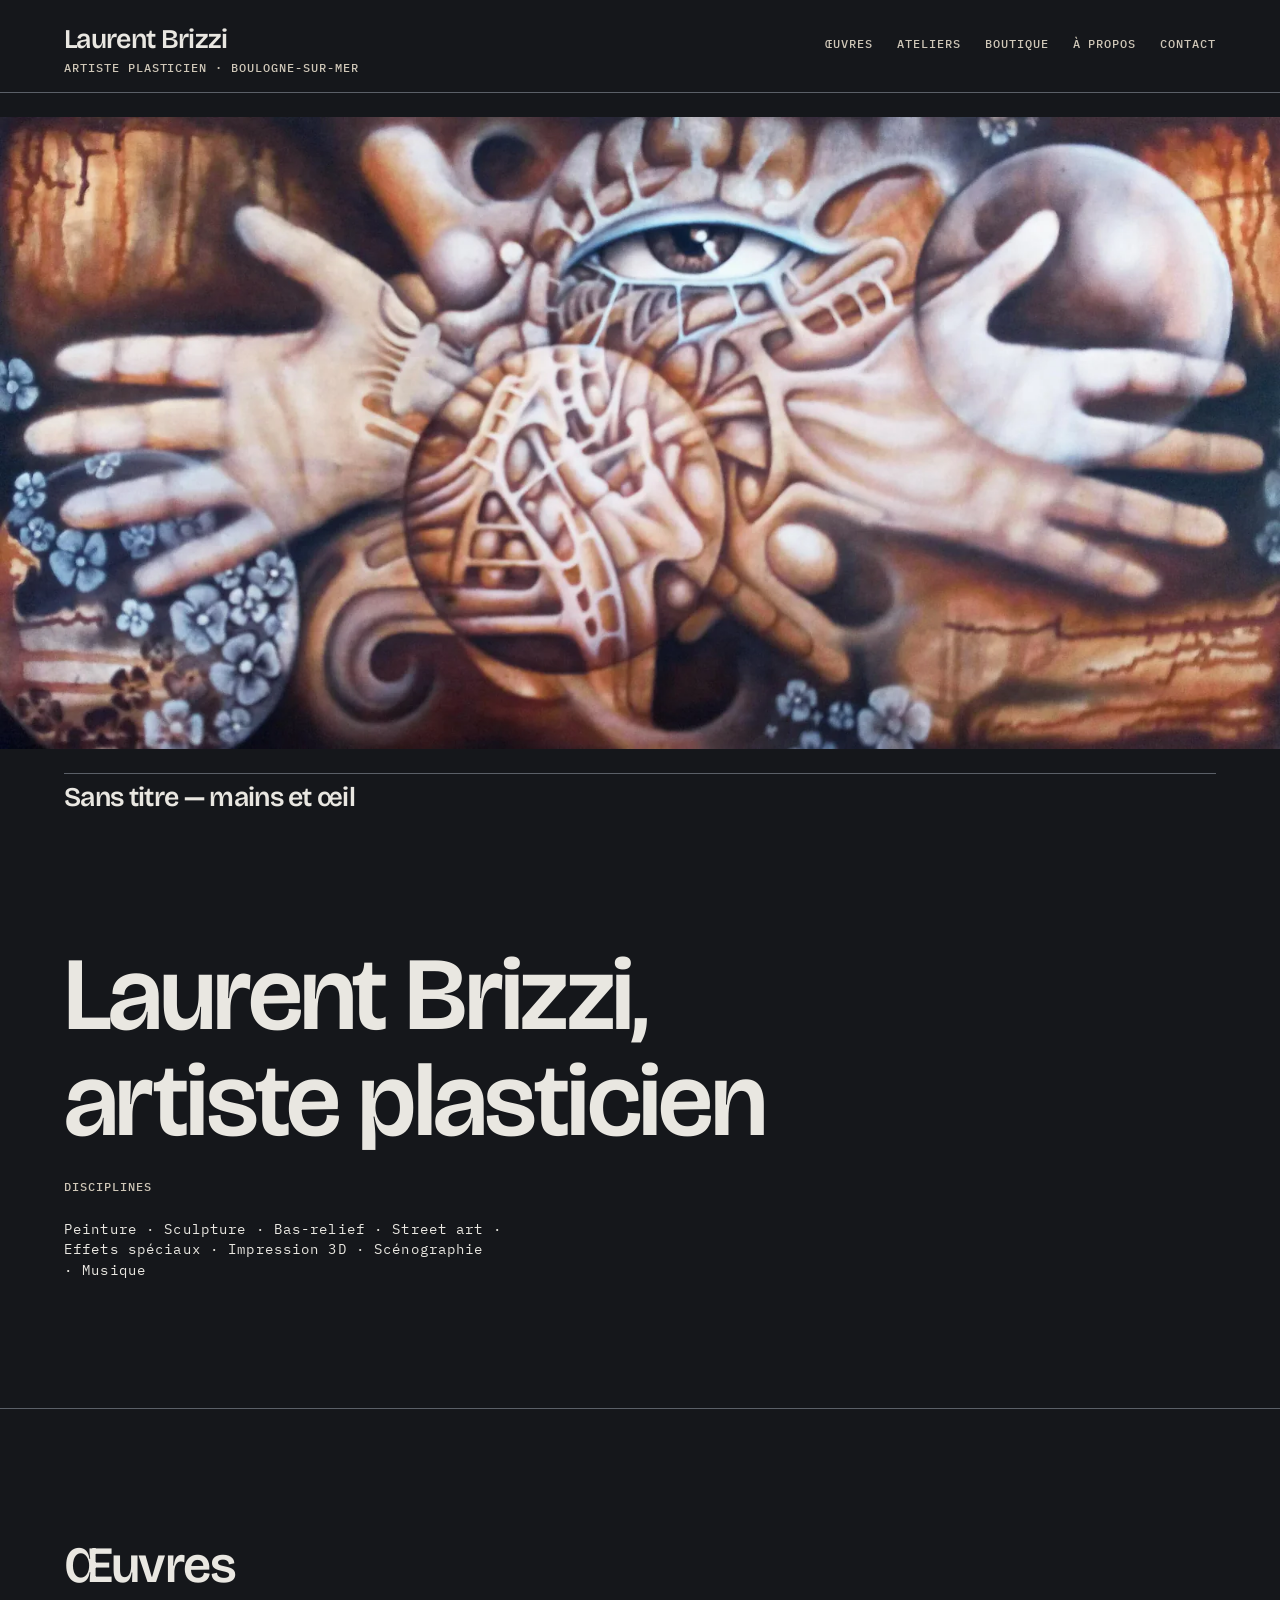
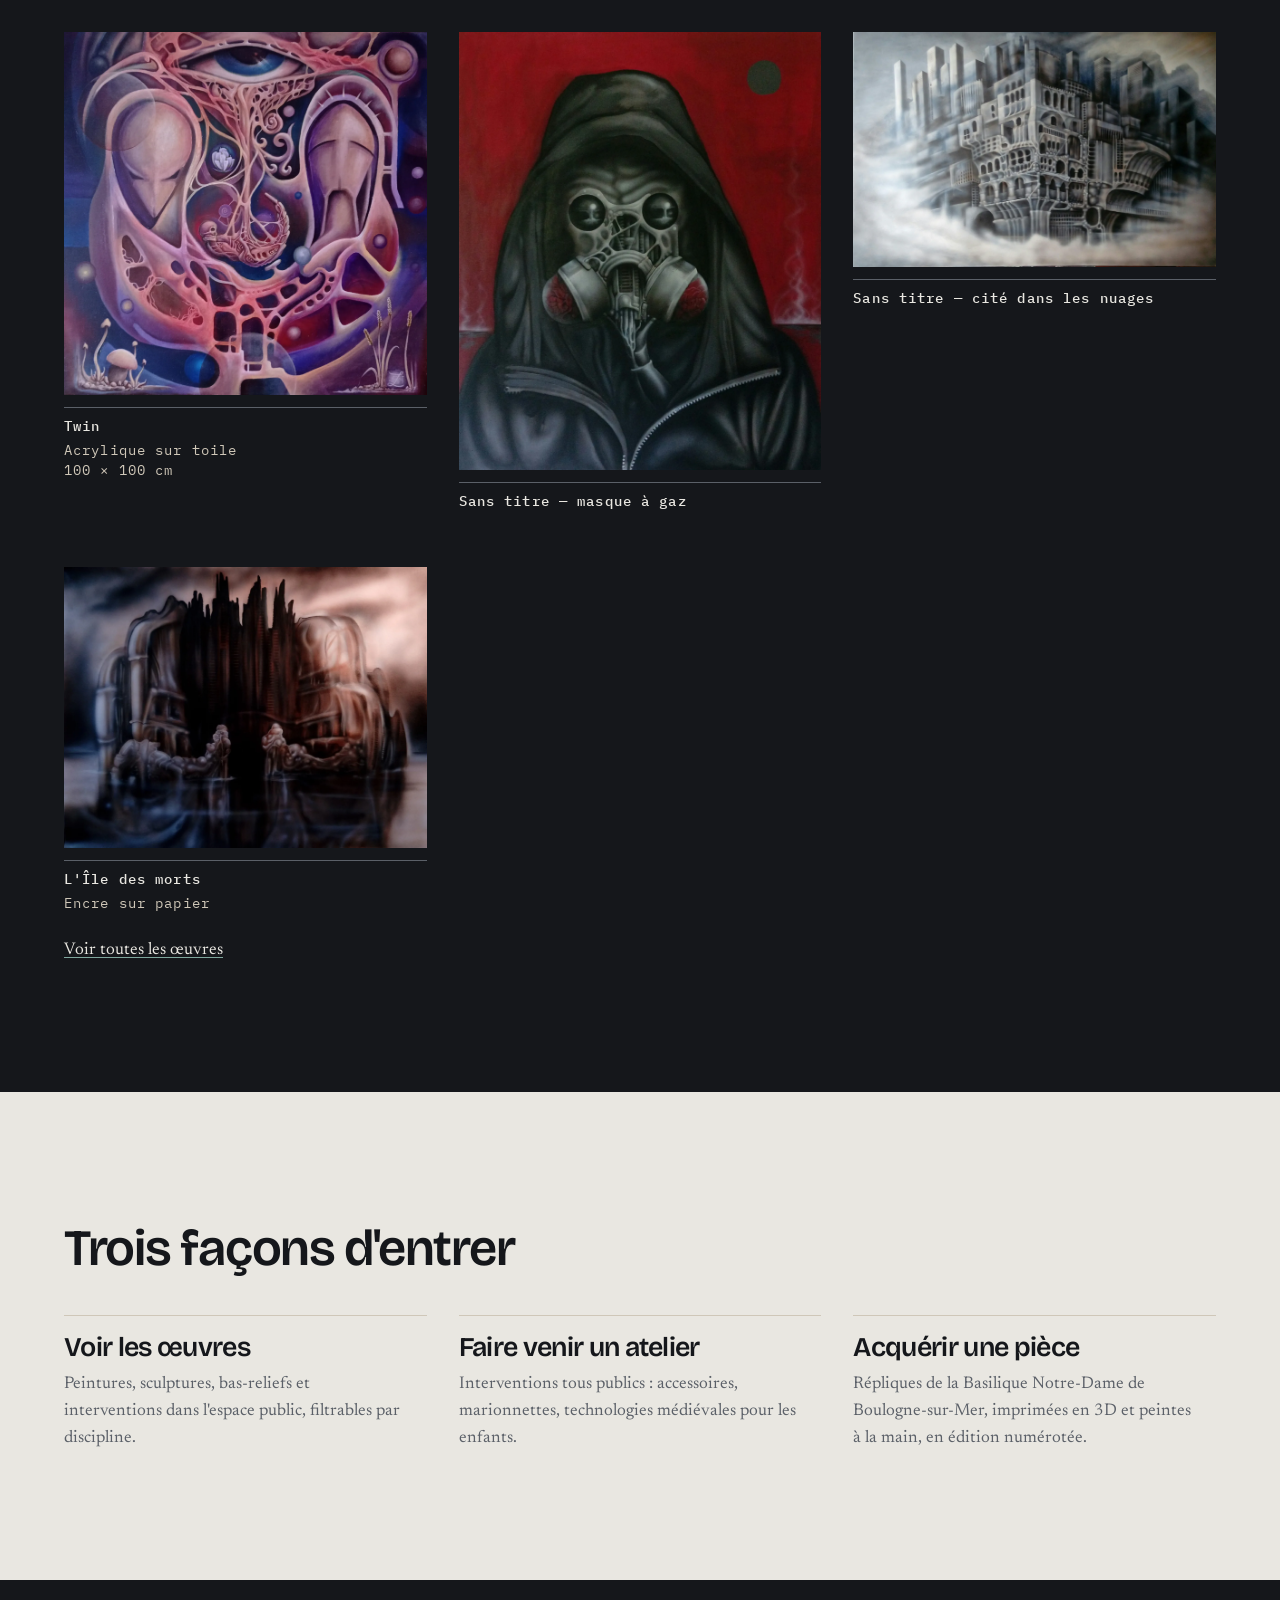
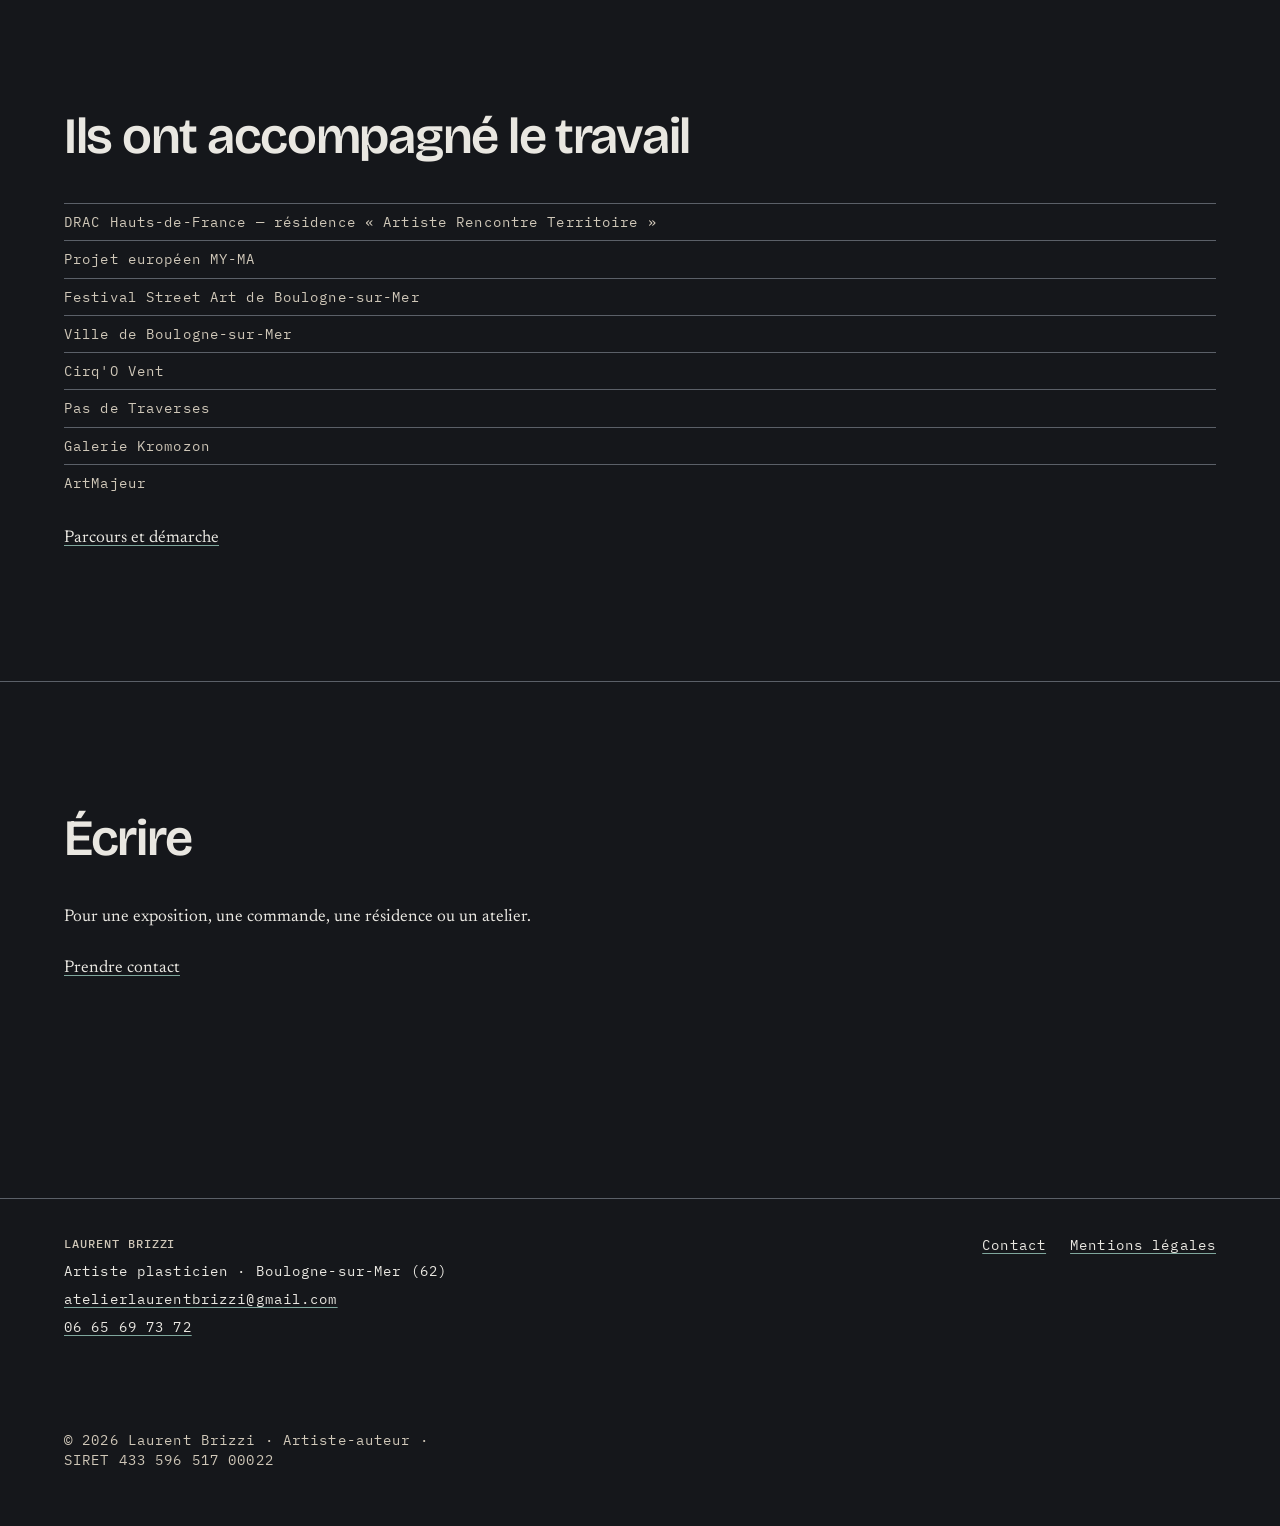
==== commit 5264f215: "Pages manquantes, coordonnees et raccourci de lancement Le site est desormais navigable de bout en b" ====
--- a/index.html
+++ b/index.html
@@ -187,7 +187,6 @@
         Pour une exposition, une commande, une résidence ou un atelier.
       </p>
 
-      <!-- À COMPLÉTER : adresse de courriel et téléphone publics (§12). -->
       <p><a href="contact.html">Prendre contact</a></p>
 
     </div>
@@ -202,8 +201,8 @@
     <div class="pied__bloc">
       <p class="mono mono--etiquette">Laurent Brizzi</p>
       <p class="mono">Artiste plasticien · Boulogne-sur-Mer (62)</p>
-      <!-- À COMPLÉTER : adresse de courriel et téléphone publics (§12). -->
-      <p class="mono">Courriel et téléphone à compléter</p>
+      <p class="mono"><a href="mailto:atelierlaurentbrizzi@gmail.com">atelierlaurentbrizzi@gmail.com</a></p>
+      <p class="mono"><a href="tel:+33665697372">06&nbsp;65&nbsp;69&nbsp;73&nbsp;72</a></p>
     </div>
 
     <nav class="pied__bloc" aria-label="Navigation secondaire">
@@ -214,9 +213,8 @@
       </ul>
     </nav>
 
-    <!-- À COMPLÉTER : statut artiste-auteur, SIRET, hébergeur (§8). -->
     <p class="mono pied__mention">
-      © 2026 Laurent Brizzi · Statut artiste-auteur, SIRET et hébergeur à compléter
+      © 2026 Laurent Brizzi · Artiste-auteur · SIRET 433&nbsp;596&nbsp;517&nbsp;00022
     </p>
 
   </div>
--- a/assets/css/layout.css
+++ b/assets/css/layout.css
@@ -68,6 +68,13 @@
   margin-block-end: var(--espace-l);
 }
 
+/* Libère un bloc de la mesure de lecture. Les 62ch de base.css sont faits
+   pour de la prose ; une liste de techniques ou de dimensions n'a aucune
+   raison de se briser au milieu d'une ligne pour les respecter. */
+.hors-mesure {
+  max-width: none;
+}
+
 /* Deux sections de même fond qui se suivent ont besoin d'une séparation.
    Deux sections de fonds différents, non : le changement de fond suffit. */
 .section--filet + .section--filet {
--- a/assets/css/composants.css
+++ b/assets/css/composants.css
@@ -252,22 +252,20 @@
    agence, pas atelier.
    -------------------------------------------------------------------------- */
 
+/* Empilées, et non séparées par des barres verticales. La première version
+   les alignait en ligne avec un filet à droite de chacune : dès qu'une
+   référence passait à la ligne — « DRAC Hauts-de-France — résidence
+   “Artiste Rencontre Territoire” » en fait deux — le filet se retrouvait
+   détaché, flottant au milieu du vide. Une liste verticale ne peut pas
+   produire ça, et elle se parcourt mieux. */
 .references {
-  display: flex;
-  flex-wrap: wrap;
-  gap: var(--espace-2xs) var(--espace-m);
   margin-block-start: var(--espace-m);
 }
 
 .references li {
-  padding-inline-end: var(--espace-m);
-  border-inline-end: var(--filet-epaisseur) solid var(--filet-couleur);
-  color: var(--texte-secondaire);
-}
-
-.references li:last-child {
-  padding-inline-end: 0;
-  border-inline-end: 0;
+  padding-block: var(--espace-2xs);
+  border-block-start: var(--filet-epaisseur) solid var(--filet-couleur);
+  color: var(--texte-secondaire);
 }
 
 
@@ -491,6 +489,132 @@
 .loupe__bouton:hover {
   border-color: var(--vert-de-gris-clair);
   color: var(--vert-de-gris-clair);
+}
+
+
+/* --------------------------------------------------------------------------
+   Les coordonnées
+   Paire terme/valeur, employée sur la page contact et dans les mentions
+   légales. Même forme que les mentions d'une fiche produit : la structure
+   du site ne change pas de langage d'une page à l'autre.
+   -------------------------------------------------------------------------- */
+
+.coordonnees__ligne {
+  display: grid;
+  gap: var(--espace-3xs);
+  padding-block: var(--espace-2xs);
+  border-block-start: var(--filet-epaisseur) solid var(--filet-couleur);
+}
+
+@media (min-width: 480px) {
+
+  .coordonnees__ligne {
+    grid-template-columns: 14rem 1fr;
+    gap: var(--espace-s);
+  }
+}
+
+.coordonnees__ligne dt {
+  color: var(--texte-secondaire);
+}
+
+.coordonnees__ligne dd {
+  margin: 0;
+}
+
+
+/* --------------------------------------------------------------------------
+   Les ateliers
+   Une colonne par atelier à partir de 960px. Pas de carte : le filet et le
+   vide suffisent à les séparer, comme partout ailleurs.
+   -------------------------------------------------------------------------- */
+
+.ateliers {
+  display: grid;
+  gap: var(--espace-xl);
+}
+
+@media (min-width: 960px) {
+
+  .ateliers {
+    grid-template-columns: repeat(2, 1fr);
+    gap: var(--espace-xl) var(--gouttiere);
+    align-items: start;
+  }
+}
+
+.atelier__titre {
+  padding-block-end: var(--espace-2xs);
+  border-block-end: var(--filet-epaisseur) solid var(--filet-couleur);
+}
+
+.atelier__detail {
+  display: grid;
+  grid-template-columns: 7rem 1fr;
+  gap: var(--espace-s);
+  padding-block: var(--espace-3xs);
+}
+
+.atelier__detail dt {
+  color: var(--texte-secondaire);
+}
+
+.atelier__detail dd {
+  margin: 0;
+}
+
+.atelier__details {
+  margin-block-start: var(--espace-2xs);
+}
+
+.atelier__texte {
+  margin-block-start: var(--espace-s);
+}
+
+
+/* --------------------------------------------------------------------------
+   Le parcours
+   La période à gauche en mono, l'intitulé à droite. C'est la forme d'un CV
+   d'artiste, et c'est ce que cherche le premier public du §3.
+   -------------------------------------------------------------------------- */
+
+.parcours__groupe + .parcours__groupe {
+  margin-block-start: var(--espace-xl);
+}
+
+.parcours__titre {
+  padding-block-end: var(--espace-2xs);
+  border-block-end: var(--filet-epaisseur) solid var(--filet-couleur);
+}
+
+.parcours__entree {
+  display: grid;
+  gap: var(--espace-3xs);
+  padding-block: var(--espace-xs);
+  border-block-end: var(--filet-epaisseur) solid var(--filet-couleur);
+}
+
+@media (min-width: 480px) {
+
+  .parcours__entree {
+    grid-template-columns: 9rem 1fr;
+    gap: var(--espace-s);
+  }
+}
+
+.parcours__periode {
+  color: var(--texte-secondaire);
+  font-variant-numeric: tabular-nums;
+}
+
+.parcours__intitule {
+  display: block;
+}
+
+.parcours__complement {
+  display: block;
+  margin-block-start: var(--espace-3xs);
+  color: var(--texte-secondaire);
 }
 
 
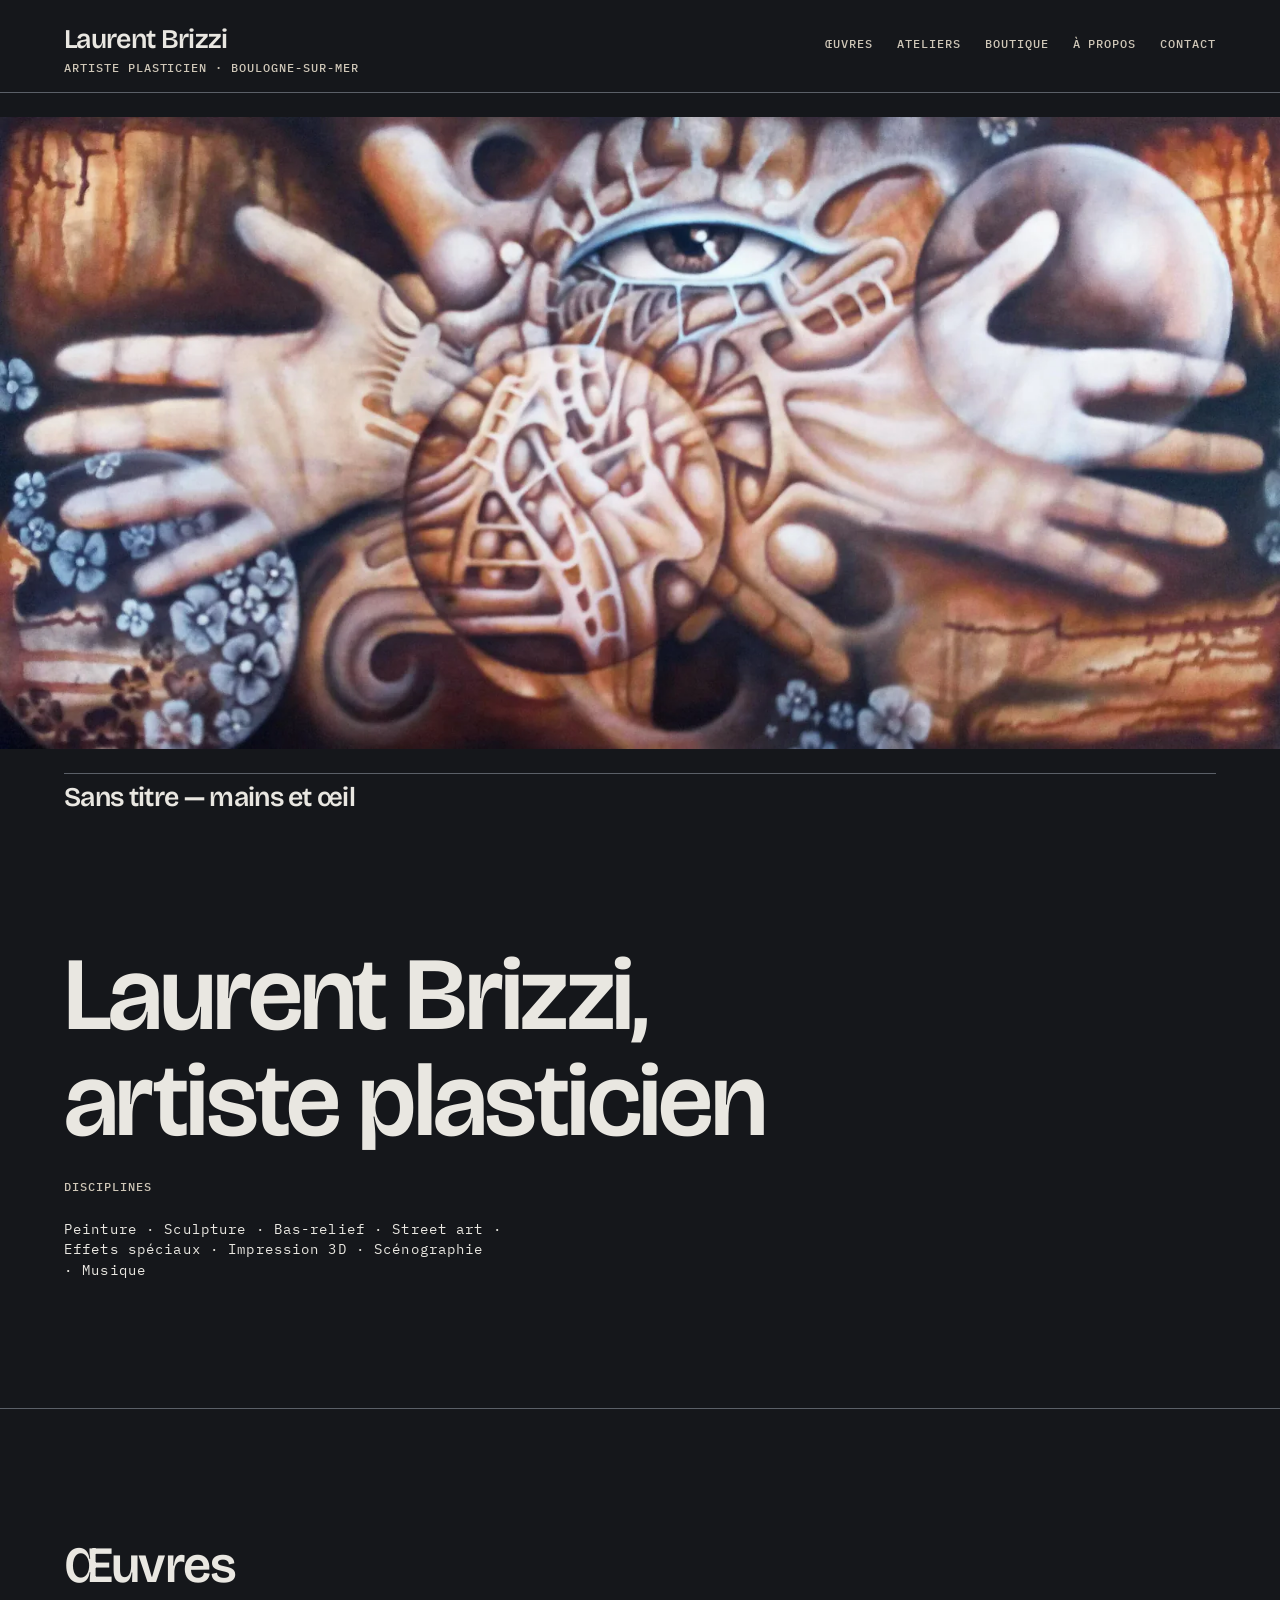
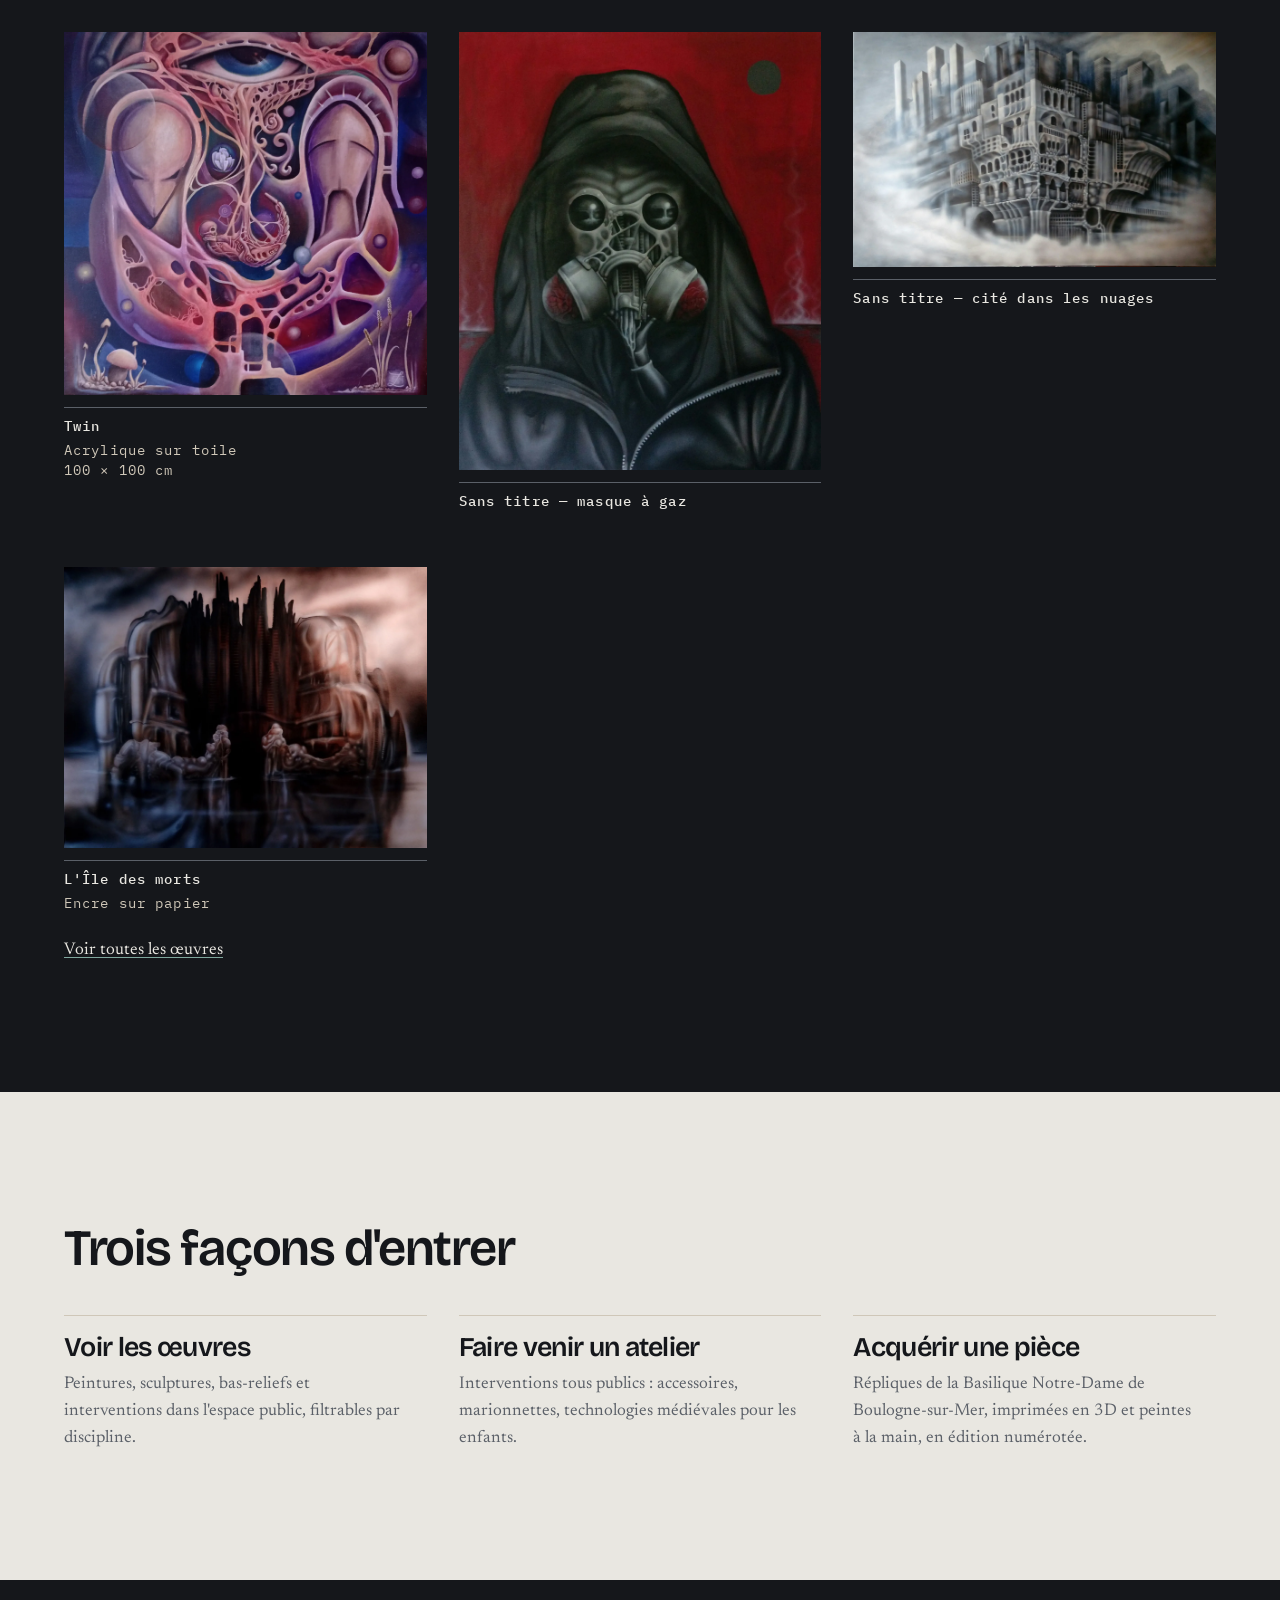
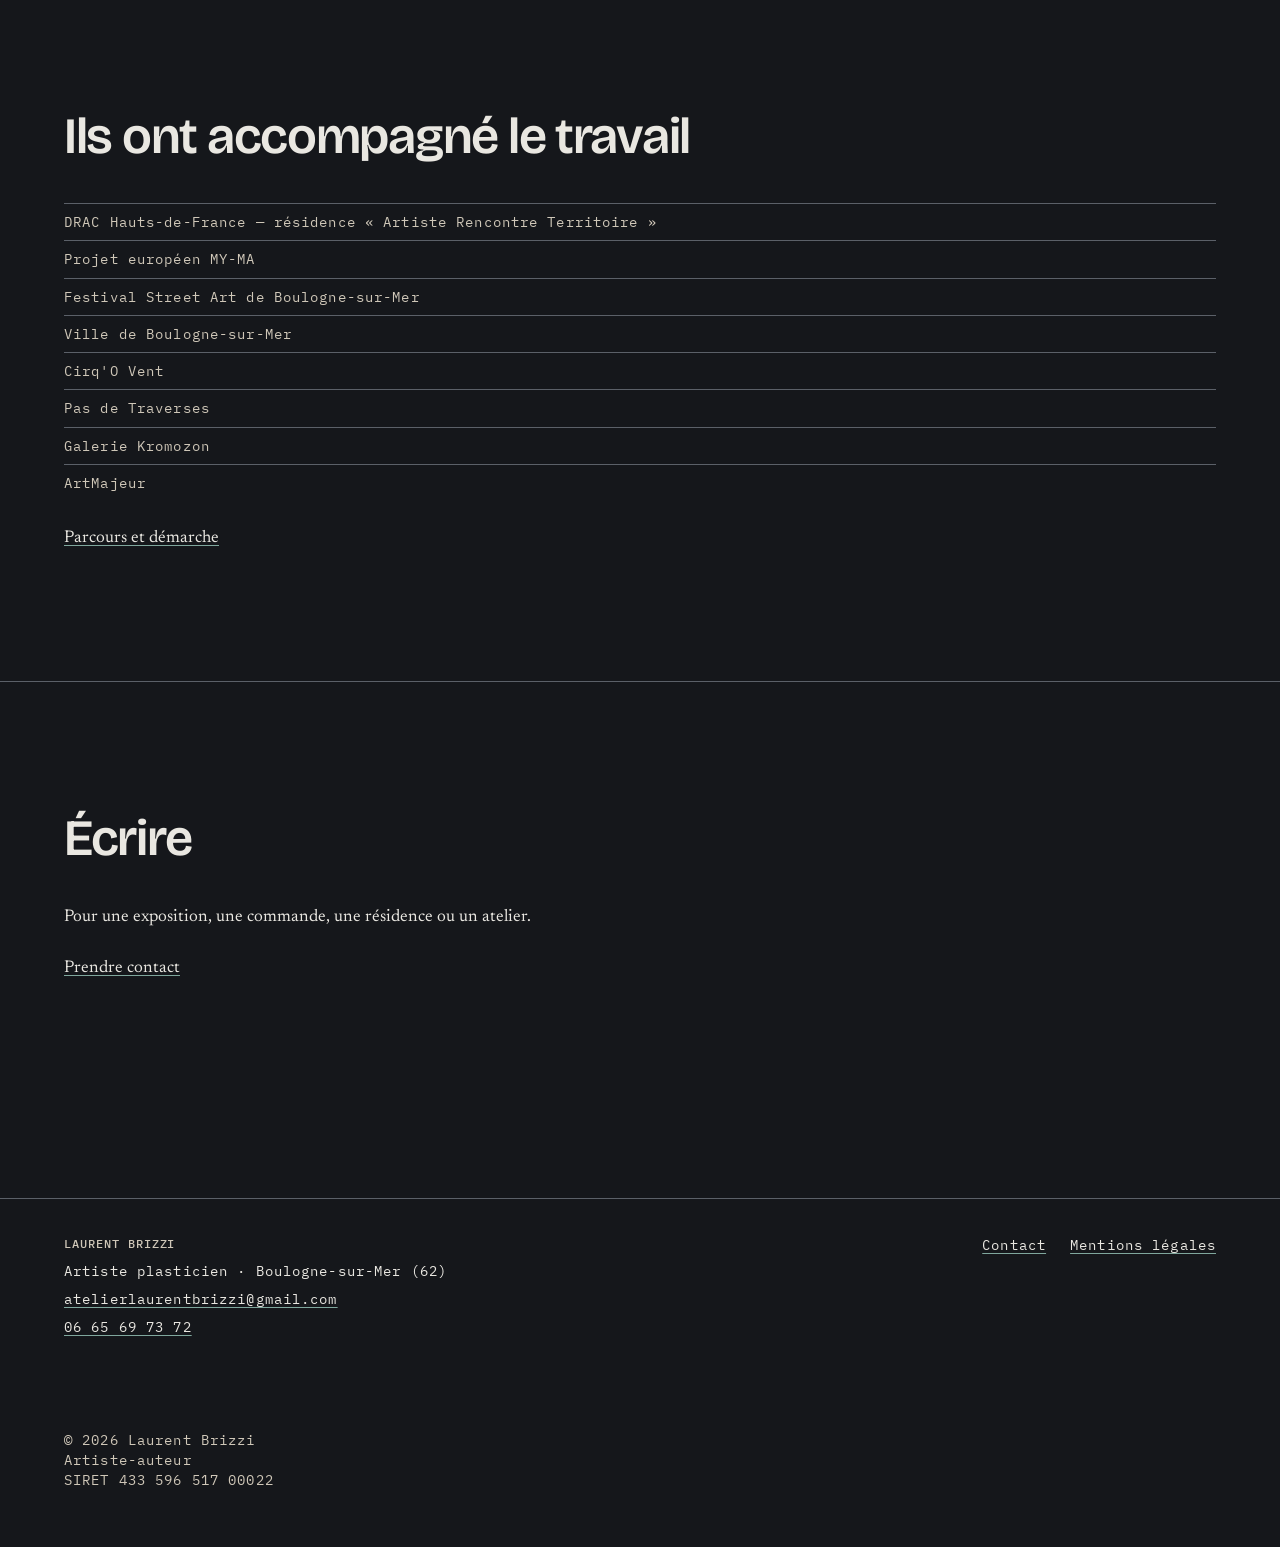
==== commit f85450d6: "Animations, bas de page et premieres donnees de vente Mouvement Les elements qui entrent a l'ecran e" ====
--- a/index.html
+++ b/index.html
@@ -214,7 +214,9 @@
     </nav>
 
     <p class="mono pied__mention">
-      © 2026 Laurent Brizzi · Artiste-auteur · SIRET 433&nbsp;596&nbsp;517&nbsp;00022
+      <span class="pied__ligne">© 2026 Laurent Brizzi</span>
+      <span class="pied__ligne">Artiste-auteur</span>
+      <span class="pied__ligne">SIRET 433&nbsp;596&nbsp;517&nbsp;00022</span>
     </p>
 
   </div>
--- a/assets/css/tokens.css
+++ b/assets/css/tokens.css
@@ -173,6 +173,16 @@
   --courbe:           cubic-bezier(0.16, 1, 0.3, 1);
   --translation-revelation: 12px;
 
+  /* Cascade. Les vignettes d'une même rangée n'apparaissent pas ensemble :
+     chacune part un cran après sa voisine de gauche. Le plafond existe
+     parce qu'une rangée large rendrait la dernière vignette franchement
+     en retard — au-delà, ce n'est plus un rythme, c'est une attente. */
+  --pas-cascade:      90ms;
+  --cascade-plafond: 450ms;
+
+  /* Passage d'une page à l'autre. Court : c'est une liaison, pas un effet. */
+  --duree-transition-page: 260ms;
+
 
   /* --- Plans de superposition --------------------------------------------- */
 
--- a/assets/css/base.css
+++ b/assets/css/base.css
@@ -384,12 +384,38 @@
 
 
 /* --------------------------------------------------------------------------
-   8. Mouvement réduit
+   8. Passage d'une page à l'autre
+   Sans cela, chaque clic provoque un éclair blanc : le navigateur efface la
+   page avant de peindre la suivante, et sur un site à fond encre ce blanc
+   d'une fraction de seconde est le défaut le plus visible de la navigation.
+
+   Le navigateur fait tout le travail, il n'y a pas une ligne de JavaScript
+   derrière. Les navigateurs qui ne connaissent pas encore cette règle
+   l'ignorent et naviguent comme avant : rien ne casse, le fondu manque.
+   -------------------------------------------------------------------------- */
+
+@view-transition {
+  navigation: auto;
+}
+
+::view-transition-old(root),
+::view-transition-new(root) {
+  animation-duration: var(--duree-transition-page);
+  animation-timing-function: var(--courbe);
+}
+
+
+/* --------------------------------------------------------------------------
+   9. Mouvement réduit
    Réglage système respecté sans condition (§6). Les animations ne sont pas
    ralenties, elles sont supprimées.
    -------------------------------------------------------------------------- */
 
 @media (prefers-reduced-motion: reduce) {
+
+  @view-transition {
+    navigation: none;
+  }
 
   html {
     scroll-behavior: auto;
@@ -401,6 +427,7 @@
     animation-duration: 1ms;
     animation-iteration-count: 1;
     transition-duration: 1ms;
+    transition-delay: 0s;
     scroll-behavior: auto;
   }
 }
--- a/assets/css/composants.css
+++ b/assets/css/composants.css
@@ -850,6 +850,15 @@
   transform: translateY(var(--translation-revelation));
   transition: opacity var(--duree-revelation) var(--courbe),
               transform var(--duree-revelation) var(--courbe);
+
+  /* Le rang dans la cascade est posé par utils.js au moment où l'élément
+     entre à l'écran, et retiré dès que l'apparition est finie. Sans valeur,
+     la variable vaut 0 : un élément révélé sans JavaScript de cascade
+     apparaît simplement sans retard. */
+  transition-delay: min(
+    calc(var(--rang-cascade, 0) * var(--pas-cascade)),
+    var(--cascade-plafond)
+  );
 }
 
 .reveler--visible {
@@ -864,6 +873,7 @@
   .reveler {
     opacity: 1;
     transform: none;
+    transition-delay: 0s;
   }
 }
 
@@ -873,6 +883,16 @@
   grid-column: 1 / -1;
   margin-block-start: var(--espace-l);
   color: var(--texte-secondaire);
+}
+
+/* Les trois mentions du bas de page tiennent chacune leur ligne. Mises bout
+   à bout et séparées par des points, elles se cassaient n'importe où selon
+   la largeur de l'écran — au milieu de « Artiste-auteur », au milieu du
+   SIRET — et le point de séparation restait seul en fin de ligne. Trois
+   lignes courtes, aucune ponctuation à faire tenir. Les espaces du numéro
+   de SIRET sont insécables dans le HTML : il ne se coupe jamais. */
+.pied__ligne {
+  display: block;
 }
 
 
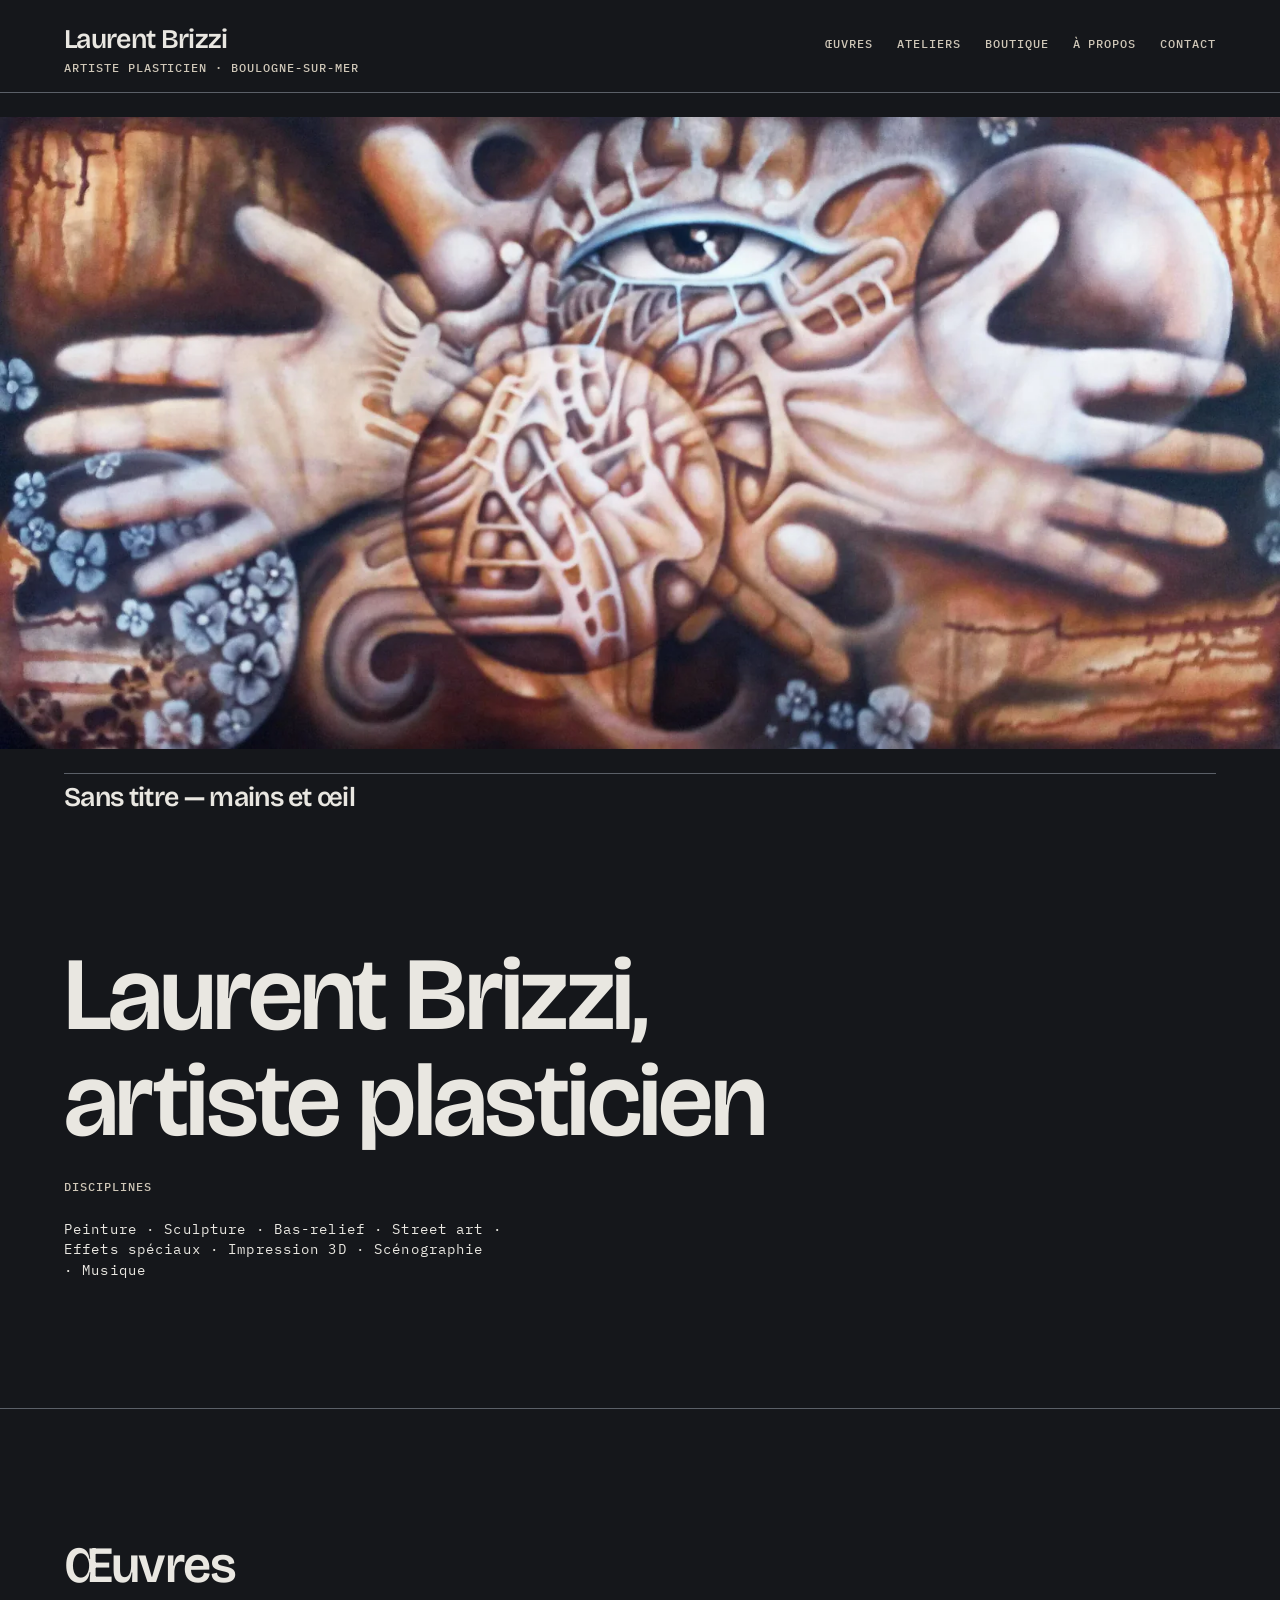
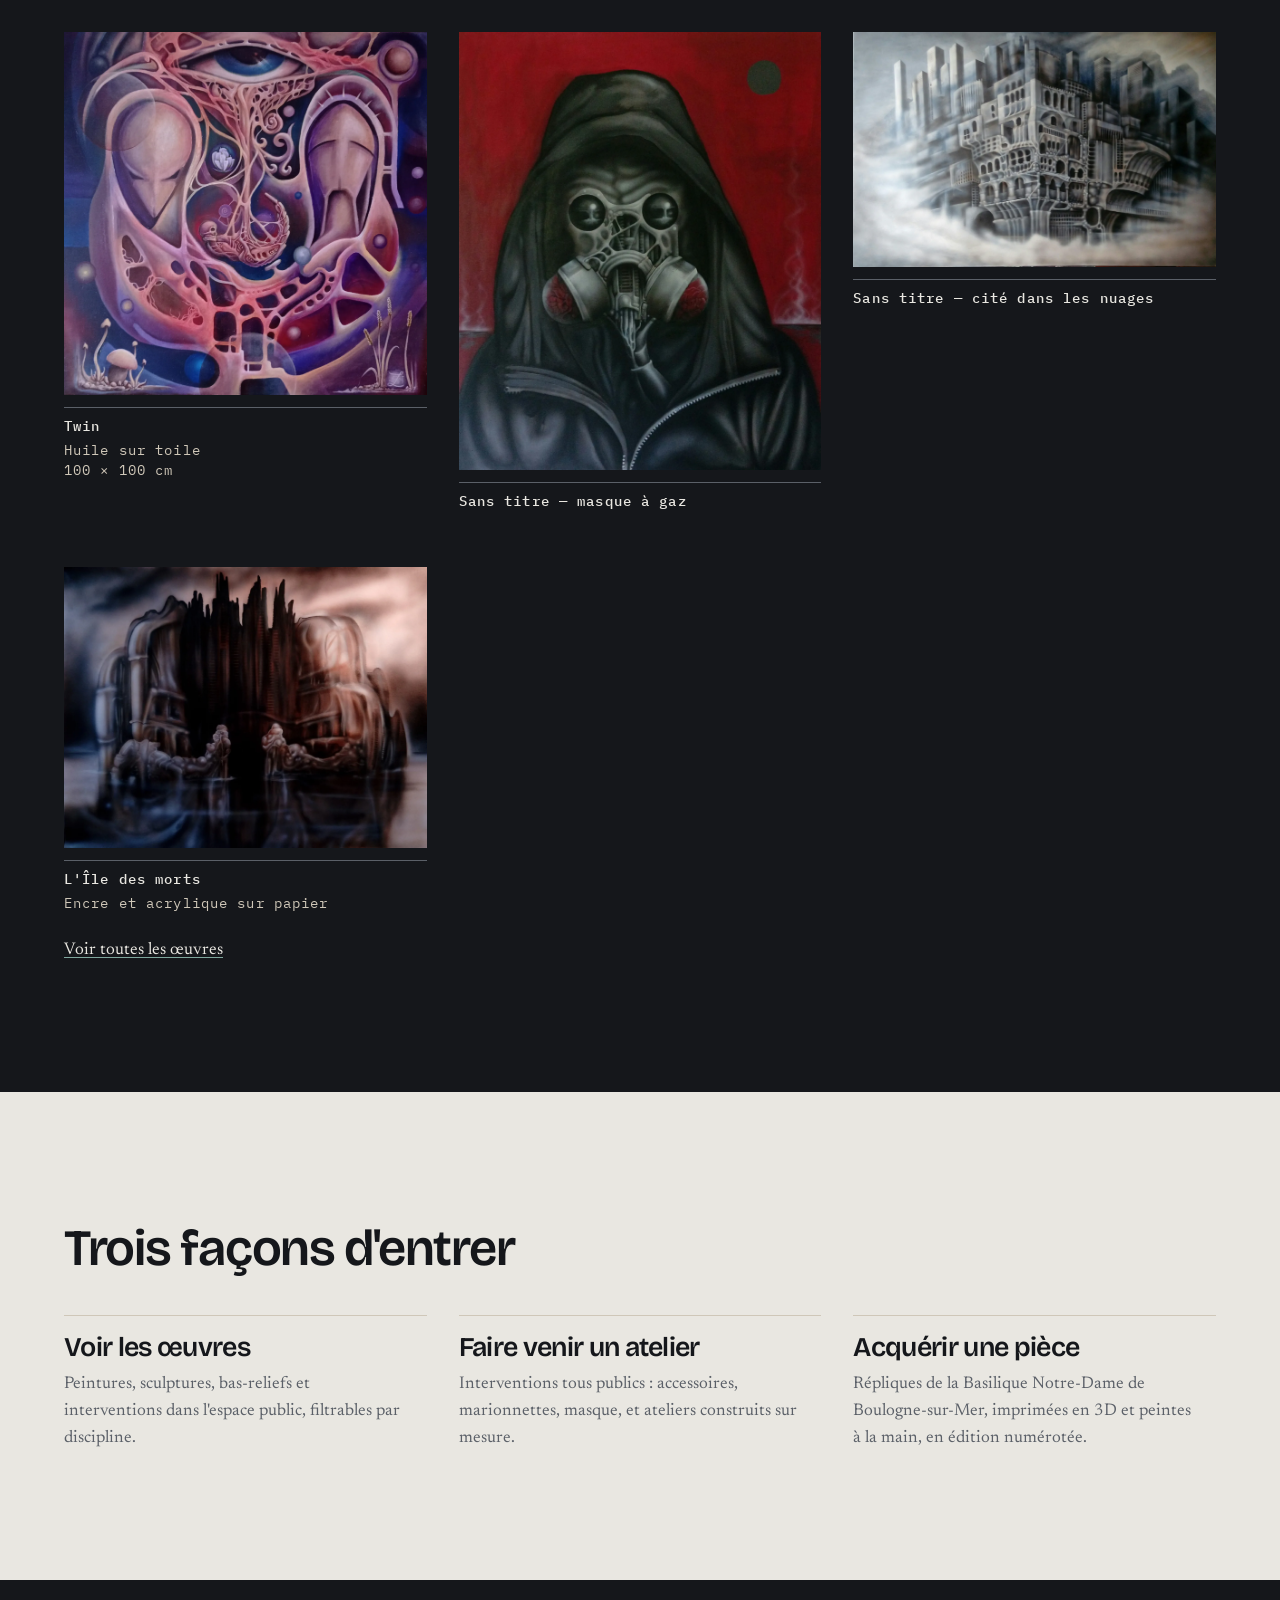
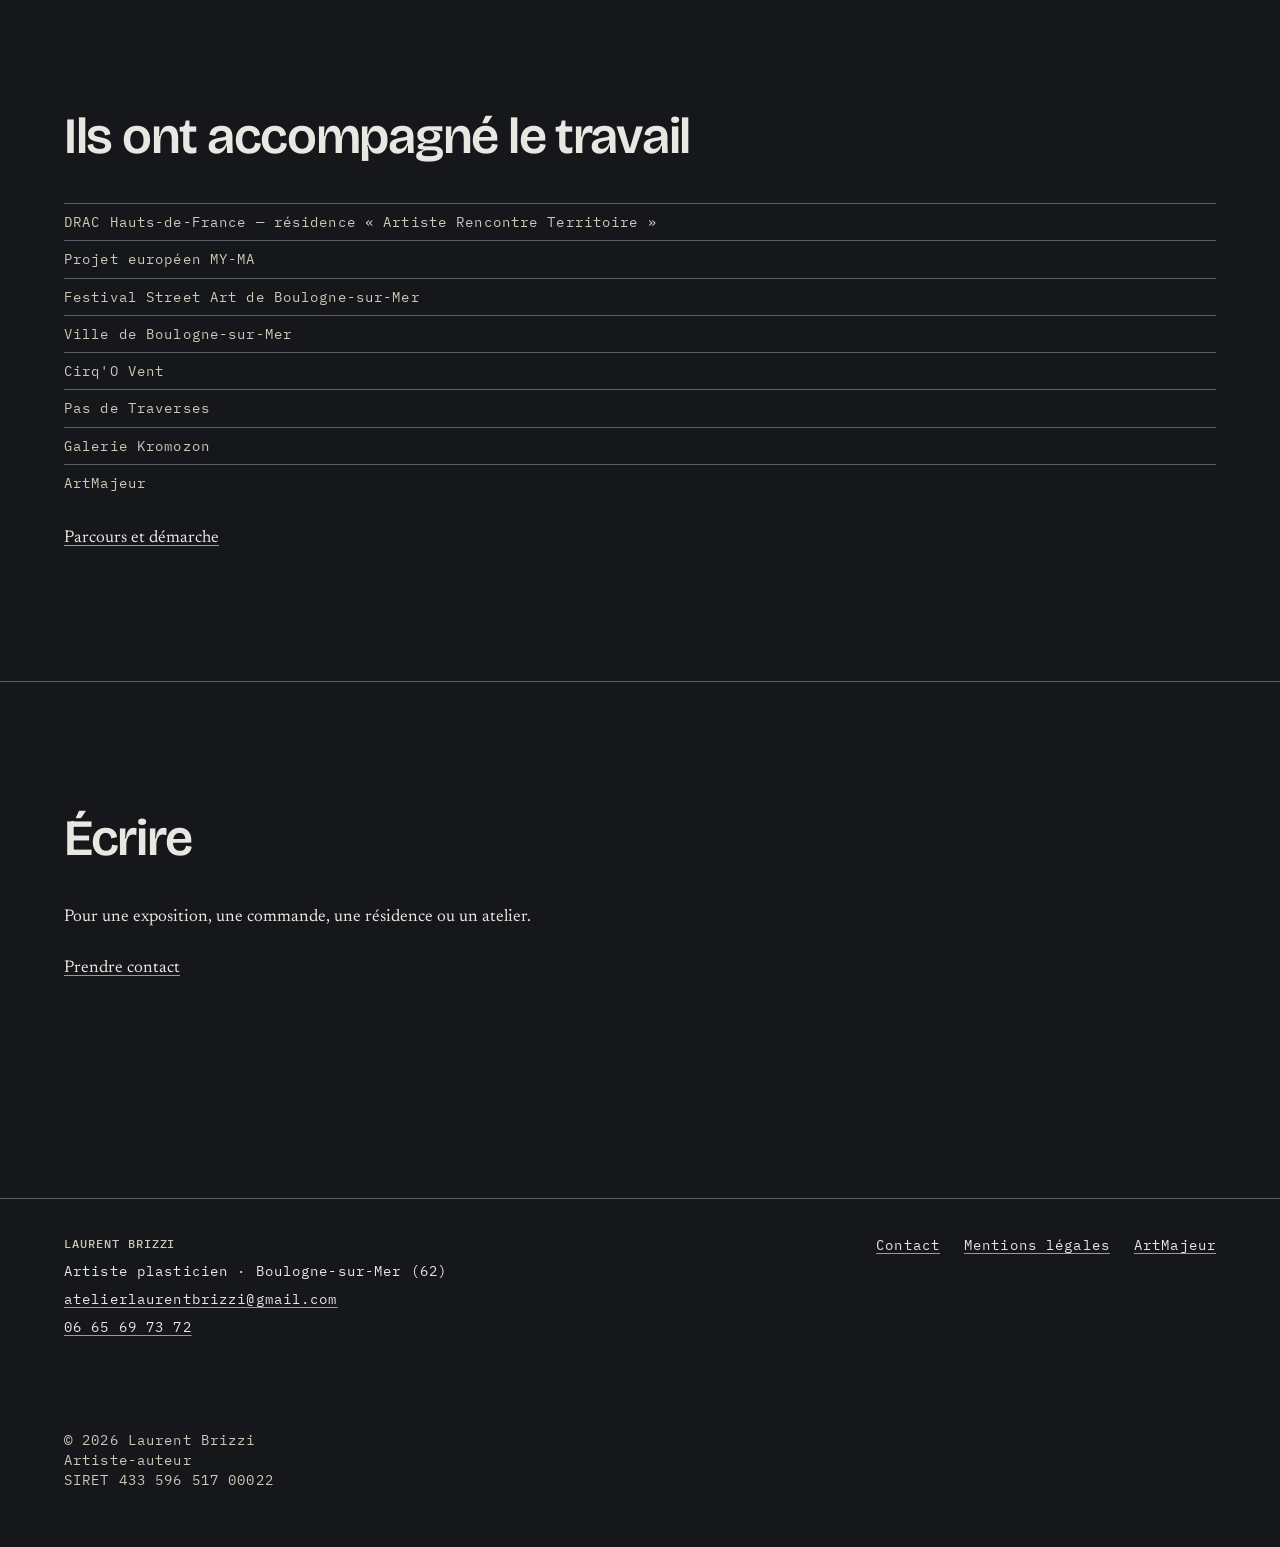
==== commit 3d18dc06: "Demarche, ateliers illustres, galerie cliquable La demarche Premier jet du texte de la page A propos" ====
--- a/index.html
+++ b/index.html
@@ -132,7 +132,7 @@
           <span class="acces__titre">Faire venir un atelier</span>
           <span class="acces__texte">
             Interventions tous publics : accessoires, marionnettes,
-            technologies médiévales pour les enfants.
+            masque, et ateliers construits sur mesure.
           </span>
         </a>
 
@@ -209,7 +209,8 @@
       <ul class="pied__liens mono">
         <li><a href="contact.html">Contact</a></li>
         <li><a href="mentions-legales.html">Mentions légales</a></li>
-        <!-- À COMPLÉTER : lien ArtMajeur et page Facebook (§8). -->
+        <li><a href="https://www.artmajeur.com/laurent-brizzi" rel="noopener">ArtMajeur</a></li>
+        <!-- À COMPLÉTER : lien vers la page Facebook (§8). -->
       </ul>
     </nav>
 
--- a/assets/css/base.css
+++ b/assets/css/base.css
@@ -170,6 +170,18 @@
   max-width: 100%;
   height: auto;
   border-radius: var(--rayon);
+}
+
+/* Le `display` ci-dessus vient d'une feuille d'auteur : il l'emporte donc
+   sur la règle `[hidden] { display: none }` du navigateur, quelle que soit
+   la spécificité. Sans cette ligne, poser l'attribut `hidden` sur une image
+   ou une vidéo ne la cache pas — c'est arrivé, la vidéo d'atelier restait
+   affichée à côté de la photo et débordait la page. */
+img[hidden],
+picture[hidden],
+svg[hidden],
+video[hidden] {
+  display: none;
 }
 
 input,
--- a/assets/css/composants.css
+++ b/assets/css/composants.css
@@ -541,6 +541,102 @@
     gap: var(--espace-xl) var(--gouttiere);
     align-items: start;
   }
+}
+
+/* Les visuels d'un atelier, posés au-dessus du titre. Même discipline que
+   la fiche produit : la proportion vient du fichier, les deux plafonds
+   bornent sans déformer ni recadrer.
+
+   Le plafond de hauteur n'est pas décoratif. Un gros plan de marionnette
+   fait ici plus de deux fois sa largeur en hauteur ; sans lui, il occupe
+   la fiche entière et écrase tout le reste. */
+
+.atelier__visuels {
+  display: grid;
+  justify-items: start;
+  gap: var(--espace-2xs);
+  margin-block-end: var(--espace-s);
+}
+
+/* Hauteur fixe. C'est elle qui permet la permutation au clic : une photo
+   verticale remplacée par une horizontale ne déplace plus la fiche, et les
+   vignettes ne fuient pas sous le curseur. */
+.atelier__scene {
+  display: flex;
+  align-items: flex-start;
+  width: 100%;
+  height: 24rem;
+}
+
+.atelier__image {
+  max-width: 100%;
+  max-height: 100%;
+  width: auto;
+  height: auto;
+  background-color: var(--fond-souleve);
+}
+
+/* Toutes à la même hauteur, largeur libre : la rangée s'aligne et aucune
+   vue n'est recadrée. En colonnes de largeur égale, chacune gardait sa
+   propre hauteur et la rangée partait en escalier. */
+.atelier__secondaires {
+  display: flex;
+  flex-wrap: wrap;
+  gap: var(--espace-2xs);
+}
+
+/* Le lecteur occupe la même place que la grande image et se range sous les
+   mêmes plafonds : la scène ne change pas de hauteur quand on passe de
+   l'une à l'autre. */
+.atelier__video {
+  max-width: 100%;
+  max-height: 100%;
+  width: auto;
+  height: auto;
+  background-color: var(--fond-souleve);
+}
+
+.atelier__vignette {
+  position: relative;
+  display: block;
+  padding: 0;
+  border: var(--filet-epaisseur) solid transparent;
+  background: none;
+  cursor: pointer;
+  transition: border-color var(--duree-court) var(--courbe),
+              opacity var(--duree-court) var(--courbe);
+}
+
+.atelier__vignette:hover {
+  opacity: 0.75;
+}
+
+/* La vue affichée en grand se signale par un filet, pas par un voile :
+   l'information doit rester lisible sur l'encre comme sur la craie. */
+.atelier__vignette[aria-current="true"] {
+  border-color: var(--accent);
+}
+
+.atelier__image--secondaire {
+  display: block;
+  width: auto;
+  height: 5.5rem;
+  background-color: var(--fond-souleve);
+}
+
+/* Un triangle, rien de plus : c'est le seul pictogramme du site, et il ne
+   sert qu'à distinguer une vidéo d'une photo dans la rangée. Dessiné en
+   bordures plutôt qu'importé, pour ne pas ajouter de fichier. */
+.atelier__lecture {
+  position: absolute;
+  inset-block-end: var(--espace-3xs);
+  inset-inline-start: var(--espace-3xs);
+  width: 0;
+  height: 0;
+  border-block: 0.5rem solid transparent;
+  border-inline-start: 0.8rem solid var(--craie);
+  border-inline-end: 0;
+  filter: drop-shadow(0 0 2px rgb(0 0 0 / 0.6));
 }
 
 .atelier__titre {
@@ -686,23 +782,37 @@
   align-items: start;
 }
 
-/* max-height : la pièce en kit est photographiée en très haut format et
-   occupait deux écrans à elle seule. object-fit: contain plutôt que cover,
-   parce qu'on ne recadre pas une pièce ; le vide se remplit d'ardoise. */
+/* La proportion vient du fichier, jamais du CSS. Les deux plafonds bornent
+   l'image sans la déformer ni la recadrer : le navigateur la réduit jusqu'à
+   ce qu'elle tienne dans les deux, et la boîte prend exactement sa taille.
+
+   Le plafond de hauteur existe parce que la pièce en kit est photographiée
+   en très haut format et occupait deux écrans à elle seule.
+
+   La version précédente combinait width: 100% et object-fit: contain. Sur
+   une photo carrée on ne voyait rien ; dès que la Basilique est passée en
+   cadrage vertical, l'image s'est retrouvée enfermée dans une boîte plus
+   large qu'elle, avec deux bandes d'ardoise sur les côtés. Ne pas y revenir :
+   object-fit ne sert que si la boîte impose une proportion, et ici elle n'en
+   impose aucune. */
 .produit__image {
   grid-column: 1 / -1;
-  width: 100%;
+  max-width: 100%;
+  max-height: 72vh;
+  width: auto;
   height: auto;
-  max-height: 72vh;
-  object-fit: contain;
+  justify-self: start;
   background-color: var(--fond-souleve);
 }
 
 /* Les vues secondaires occupent un tiers de la largeur chacune : assez
-   grandes pour être lisibles, assez petites pour rester secondaires. */
+   grandes pour être lisibles, assez petites pour rester secondaires. Elles
+   remplissent leur colonne, d'où le retour à width: 100%. */
 .produit__image--secondaire {
   grid-column: span 1;
+  width: 100%;
   max-height: none;
+  justify-self: stretch;
 }
 
 
@@ -760,6 +870,76 @@
   font-weight: var(--graisse-accent);
   font-variant-numeric: tabular-nums;
   color: var(--texte);
+}
+
+
+/* --- Les séries de pièces uniques -----------------------------------------
+   Sept veilleuses différentes sous un même intitulé. La grille est posée
+   sous les deux colonnes de la fiche, sinon les vignettes se tasseraient
+   dans la colonne de texte.
+
+   Même discipline que la grille des œuvres : colonnes régulières, pas de
+   carte, pas d'ombre. Ce qui distingue une pièce d'une autre est sa photo,
+   pas un encadrement.                                                      */
+
+.produit__serie {
+  grid-column: 1 / -1;
+  margin-block-start: var(--espace-l);
+  padding-block-start: var(--espace-l);
+  border-block-start: var(--filet-epaisseur) solid var(--filet-couleur);
+}
+
+.produit__serie-titre {
+  margin-block-end: var(--espace-m);
+  color: var(--texte-secondaire);
+}
+
+.serie {
+  display: grid;
+  grid-template-columns: repeat(auto-fill, minmax(150px, 1fr));
+  gap: var(--espace-m);
+  list-style: none;
+  align-items: start;
+}
+
+.variante__image {
+  width: 100%;
+  height: auto;
+  background-color: var(--fond-souleve);
+}
+
+/* Même emplacement en attente que dans le portfolio : une zone d'ardoise à
+   la bonne proportion, pour que la grille ne saute pas quand les photos
+   arriveront. */
+.variante__attente {
+  display: flex;
+  align-items: center;
+  justify-content: center;
+  aspect-ratio: 1 / 1;
+  padding: var(--espace-2xs);
+  background-color: var(--fond-souleve);
+  border: var(--filet-epaisseur) solid var(--filet-couleur);
+  color: var(--texte-secondaire);
+  text-align: center;
+}
+
+.variante__numero {
+  margin-block-start: var(--espace-2xs);
+  color: var(--texte);
+}
+
+.variante__etat {
+  margin-block-start: var(--espace-2xs);
+  color: var(--texte-secondaire);
+}
+
+/* Une pièce vendue reste visible : la série garde son sens une fois
+   épuisée. Elle est seulement mise en retrait, jamais barrée — ce n'est
+   pas une erreur, c'est une vente. */
+.variante__etat--vendue {
+  color: var(--accent);
+  text-transform: uppercase;
+  letter-spacing: var(--interlettre-mono);
 }
 
 
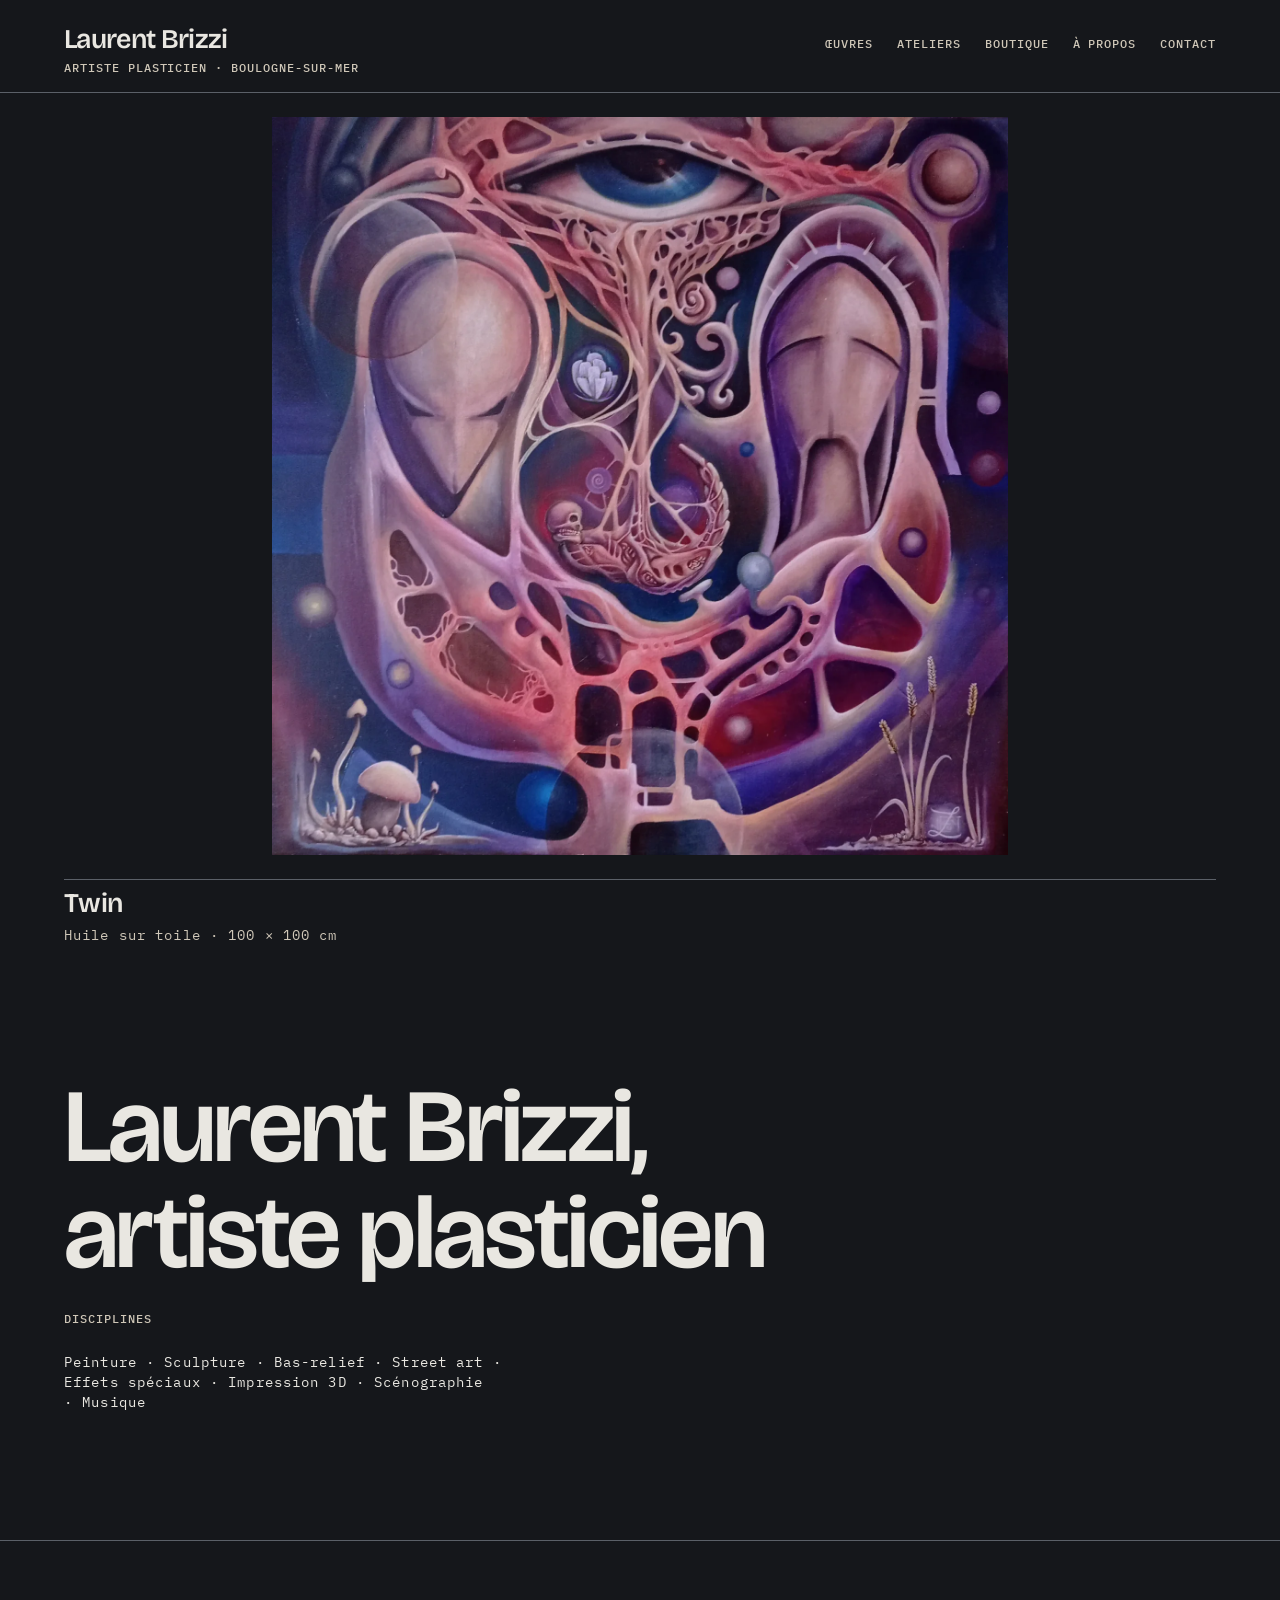
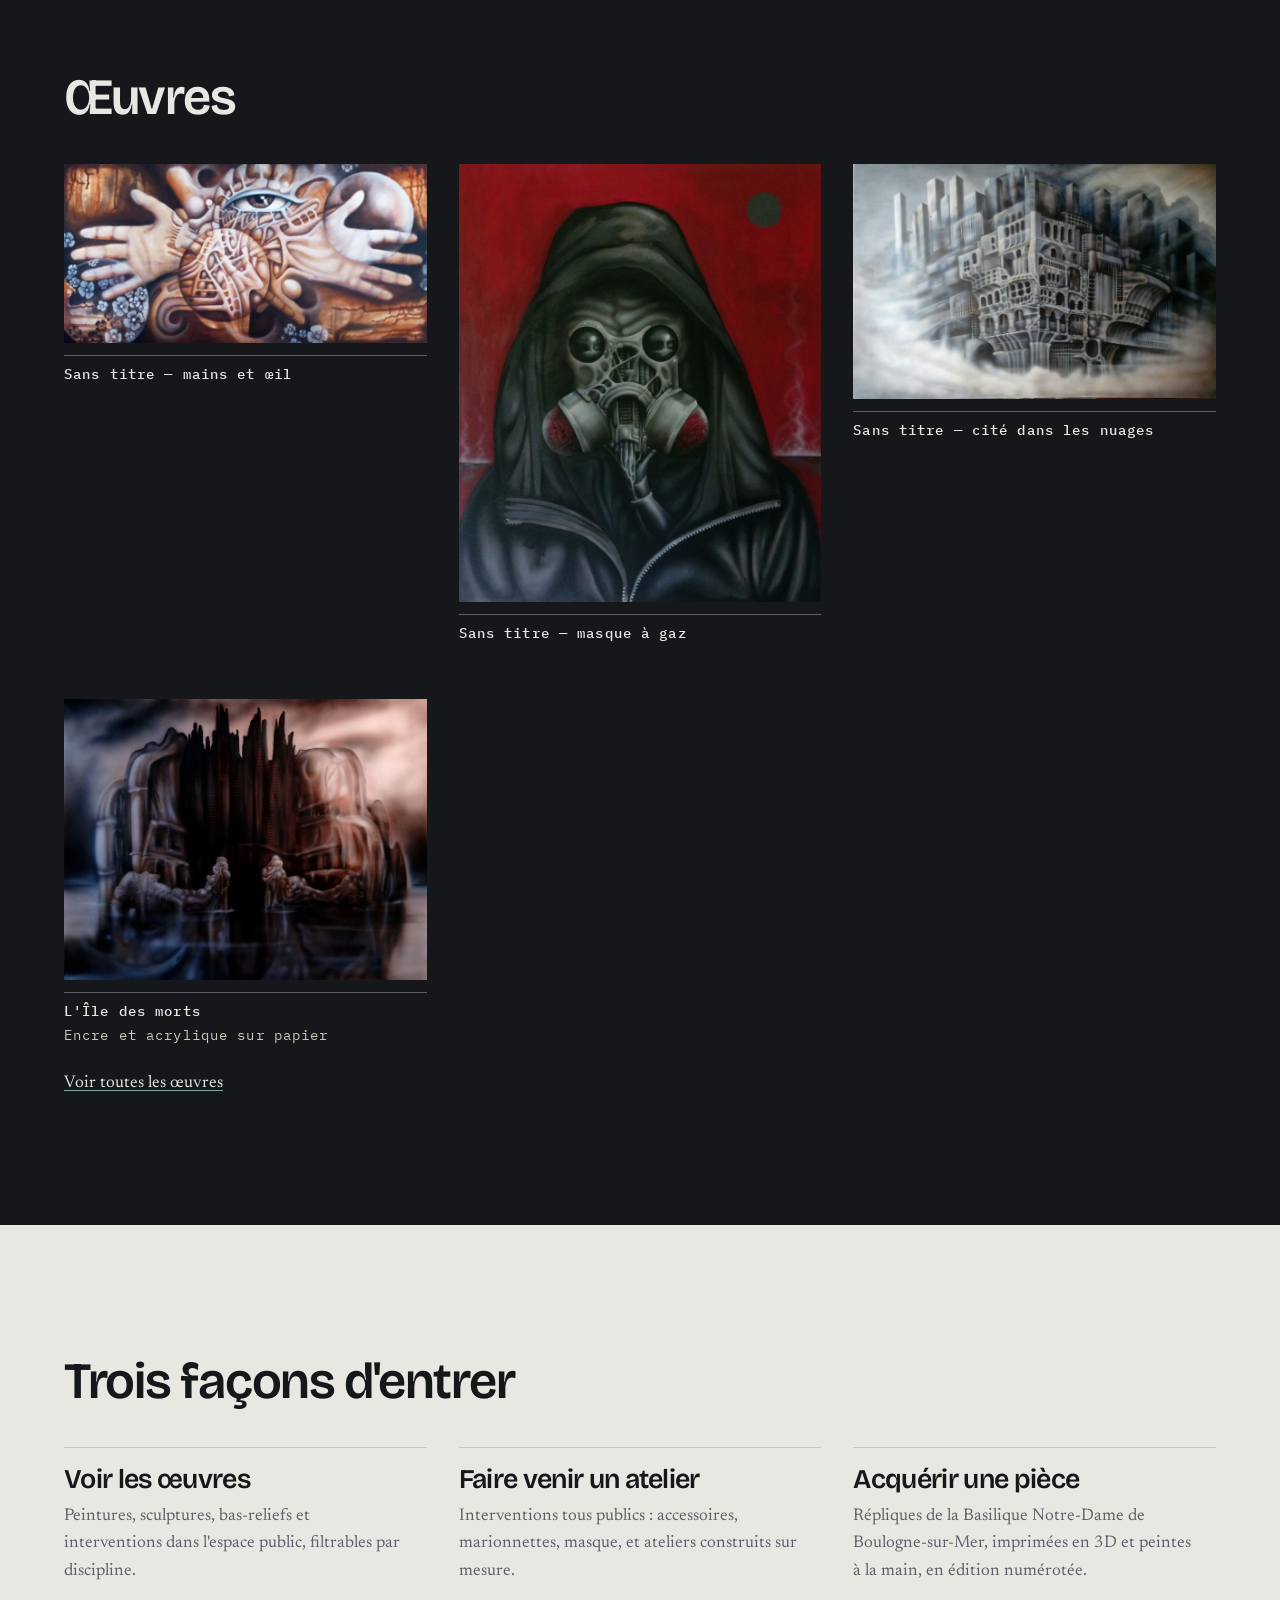
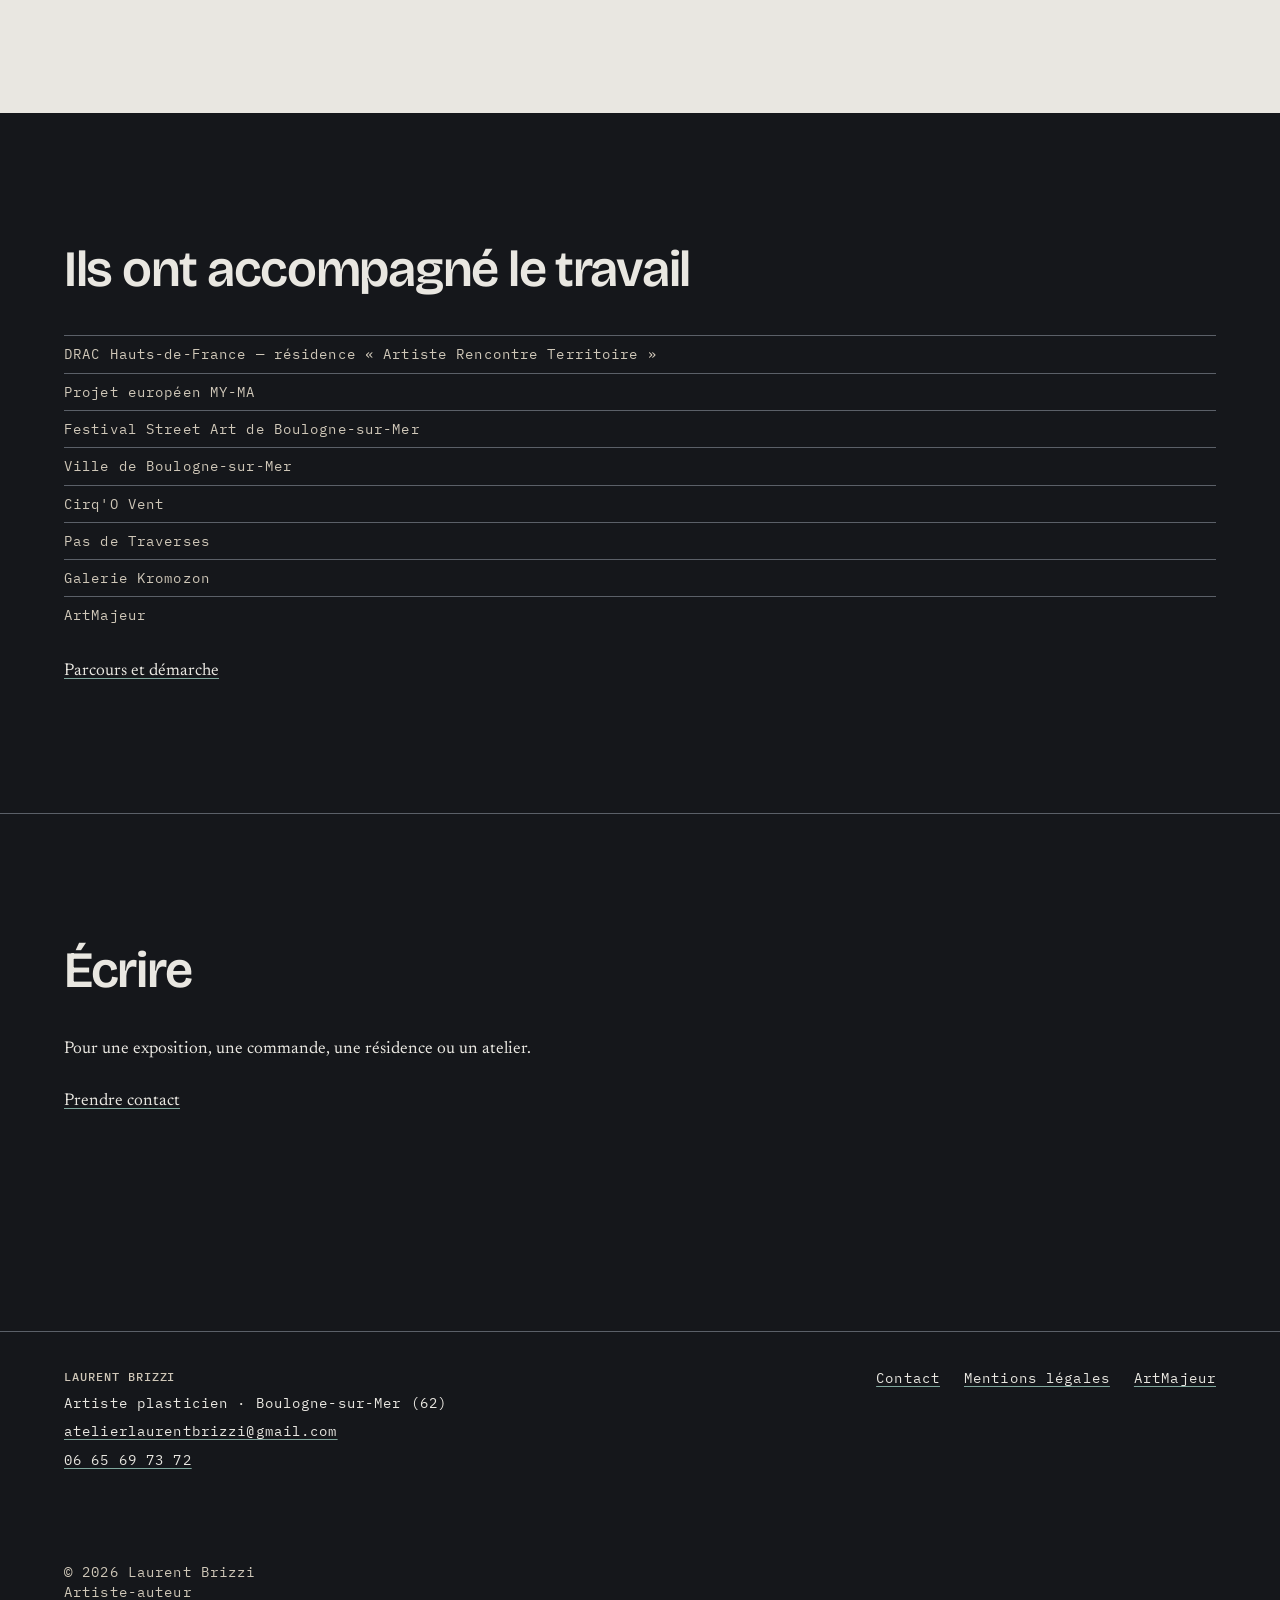
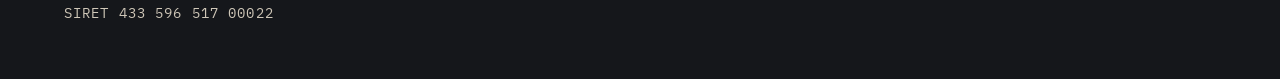
==== commit bf6d486f: "Icone, fichiers pour les moteurs, Twin en une, echafaudage retire Icone d'onglet favicon-32.png et a" ====
--- a/index.html
+++ b/index.html
@@ -6,14 +6,21 @@
   <title>Laurent Brizzi — artiste plasticien à Boulogne-sur-Mer</title>
   <meta name="description" content="Peinture, sculpture, bas-reliefs monumentaux, street art, effets spéciaux et impression 3D. Vingt ans de pratique à Boulogne-sur-Mer. Œuvres, ateliers et pièces éditées.">
 
-  <!-- À COMPLÉTER : og:url une fois le domaine retenu, et og:image en
-       1200 × 630 px. Sans image, un partage Facebook affiche un bandeau
-       gris — or c'est le canal principal (§8). -->
+  <!-- Open Graph. Les partages Facebook sont le canal principal (§8).
+       L'image de partage est en place : og-image.jpg, 1200 × 630.
+       À COMPLÉTER : og:url, une fois le domaine branché. -->
   <meta property="og:type" content="website">
   <meta property="og:locale" content="fr_FR">
   <meta property="og:site_name" content="Laurent Brizzi">
   <meta property="og:title" content="Laurent Brizzi — artiste plasticien à Boulogne-sur-Mer">
   <meta property="og:description" content="Peinture, sculpture, bas-reliefs monumentaux, street art. Vingt ans de pratique à Boulogne-sur-Mer.">
+  <meta property="og:image" content="https://laurentbrizzi.fr/og-image.jpg">
+  <meta property="og:image:width" content="1200">
+  <meta property="og:image:height" content="630">
+  <meta property="og:image:alt" content="Twin, huile sur toile : deux têtes lisses se font face dans une structure organique rose et bleue, sous un œil unique.">
+
+  <link rel="icon" href="favicon-32.png" sizes="32x32">
+  <link rel="apple-touch-icon" href="apple-touch-icon.png">
 
   <link rel="preload" href="assets/fonts/BricolageGrotesque-Variable-latin.woff2" as="font" type="font/woff2" crossorigin>
   <link rel="preload" href="assets/fonts/Newsreader-Variable-latin.woff2" as="font" type="font/woff2" crossorigin>
--- a/assets/css/composants.css
+++ b/assets/css/composants.css
@@ -147,18 +147,26 @@
 }
 
 .une__visuel {
-  display: block;
+  display: flex;
+  justify-content: center;
+}
+
+/* Deux plafonds, aucune proportion imposée : une œuvre panoramique occupe
+   toute la largeur, une œuvre carrée ou en hauteur se centre à sa taille.
+   max-height empêche une toile en hauteur d'occuper trois écrans.
+
+   L'image portait avant width: 100% et object-fit: contain, avec l'ardoise
+   en fond du conteneur. Sur un panoramique cela ne se voyait pas ; dès que
+   Twin, qui est carré, est passé en une, la toile s'est retrouvée enfermée
+   dans une boîte deux fois plus large qu'elle, entre deux aplats gris de
+   344 px. L'ardoise reste, mais sur l'image seule : elle ne marque plus
+   que l'attente de chargement. */
+.une__image {
+  max-width: 100%;
+  max-height: 82vh;
+  width: auto;
+  height: auto;
   background-color: var(--fond-souleve);
-}
-
-/* max-height empêche une œuvre en hauteur d'occuper trois écrans. object-fit
-   contain plutôt que cover : on ne recadre pas une œuvre. Le vide éventuel
-   se remplit d'ardoise, c'est exactement son rôle. */
-.une__image {
-  width: 100%;
-  height: auto;
-  max-height: 82vh;
-  object-fit: contain;
 }
 
 .une__legende {
@@ -665,6 +673,83 @@
 
 .atelier__texte {
   margin-block-start: var(--espace-s);
+}
+
+
+/* --------------------------------------------------------------------------
+   La presse
+   Le scan à gauche, la référence à droite. Même forme que le cartel : une
+   image, puis des données alignées à gauche. Le scan est volontairement
+   petit — c'est une preuve qu'on peut ouvrir, pas une lecture.
+   -------------------------------------------------------------------------- */
+
+.coupure + .coupure {
+  margin-block-start: var(--espace-l);
+  padding-block-start: var(--espace-l);
+  border-block-start: var(--filet-epaisseur) solid var(--filet-couleur);
+}
+
+.coupure {
+  display: grid;
+  gap: var(--espace-m);
+}
+
+@media (min-width: 640px) {
+
+  .coupure {
+    grid-template-columns: 10rem 1fr;
+    gap: var(--espace-l);
+    align-items: start;
+  }
+
+  /* Une référence en ligne, sans coupure scannée, reprend toute la largeur
+     plutôt que de laisser une colonne vide à sa gauche. */
+  .coupure--sans-visuel {
+    grid-template-columns: 1fr;
+  }
+}
+
+/* Le filet apparaît au survol : il signale que la coupure s'ouvre, sans
+   poser d'encadrement permanent autour d'une image de journal. */
+.coupure__visuel {
+  display: block;
+  border: var(--filet-epaisseur) solid transparent;
+  transition: border-color var(--duree-court) var(--courbe);
+}
+
+.coupure__visuel:hover,
+.coupure__visuel:focus-visible {
+  border-color: var(--accent);
+}
+
+.coupure__visuel img {
+  width: 100%;
+  height: auto;
+  background-color: var(--fond-souleve);
+}
+
+.coupure__source {
+  color: var(--texte-secondaire);
+}
+
+.coupure__titre {
+  margin-block-start: var(--espace-3xs);
+  font-size: var(--taille-display-3);
+}
+
+/* La citation revient à la mesure de lecture. Laissée à la largeur de la
+   bande, elle faisait une ligne de plus de cent caractères : l'œil perd le
+   début de la ligne suivante. */
+.coupure__citation {
+  max-width: var(--mesure);
+  margin-block-start: var(--espace-s);
+  padding-inline-start: var(--espace-s);
+  border-inline-start: var(--filet-epaisseur) solid var(--filet-couleur);
+}
+
+.coupure__signature {
+  margin-block-start: var(--espace-2xs);
+  color: var(--texte-secondaire);
 }
 
 
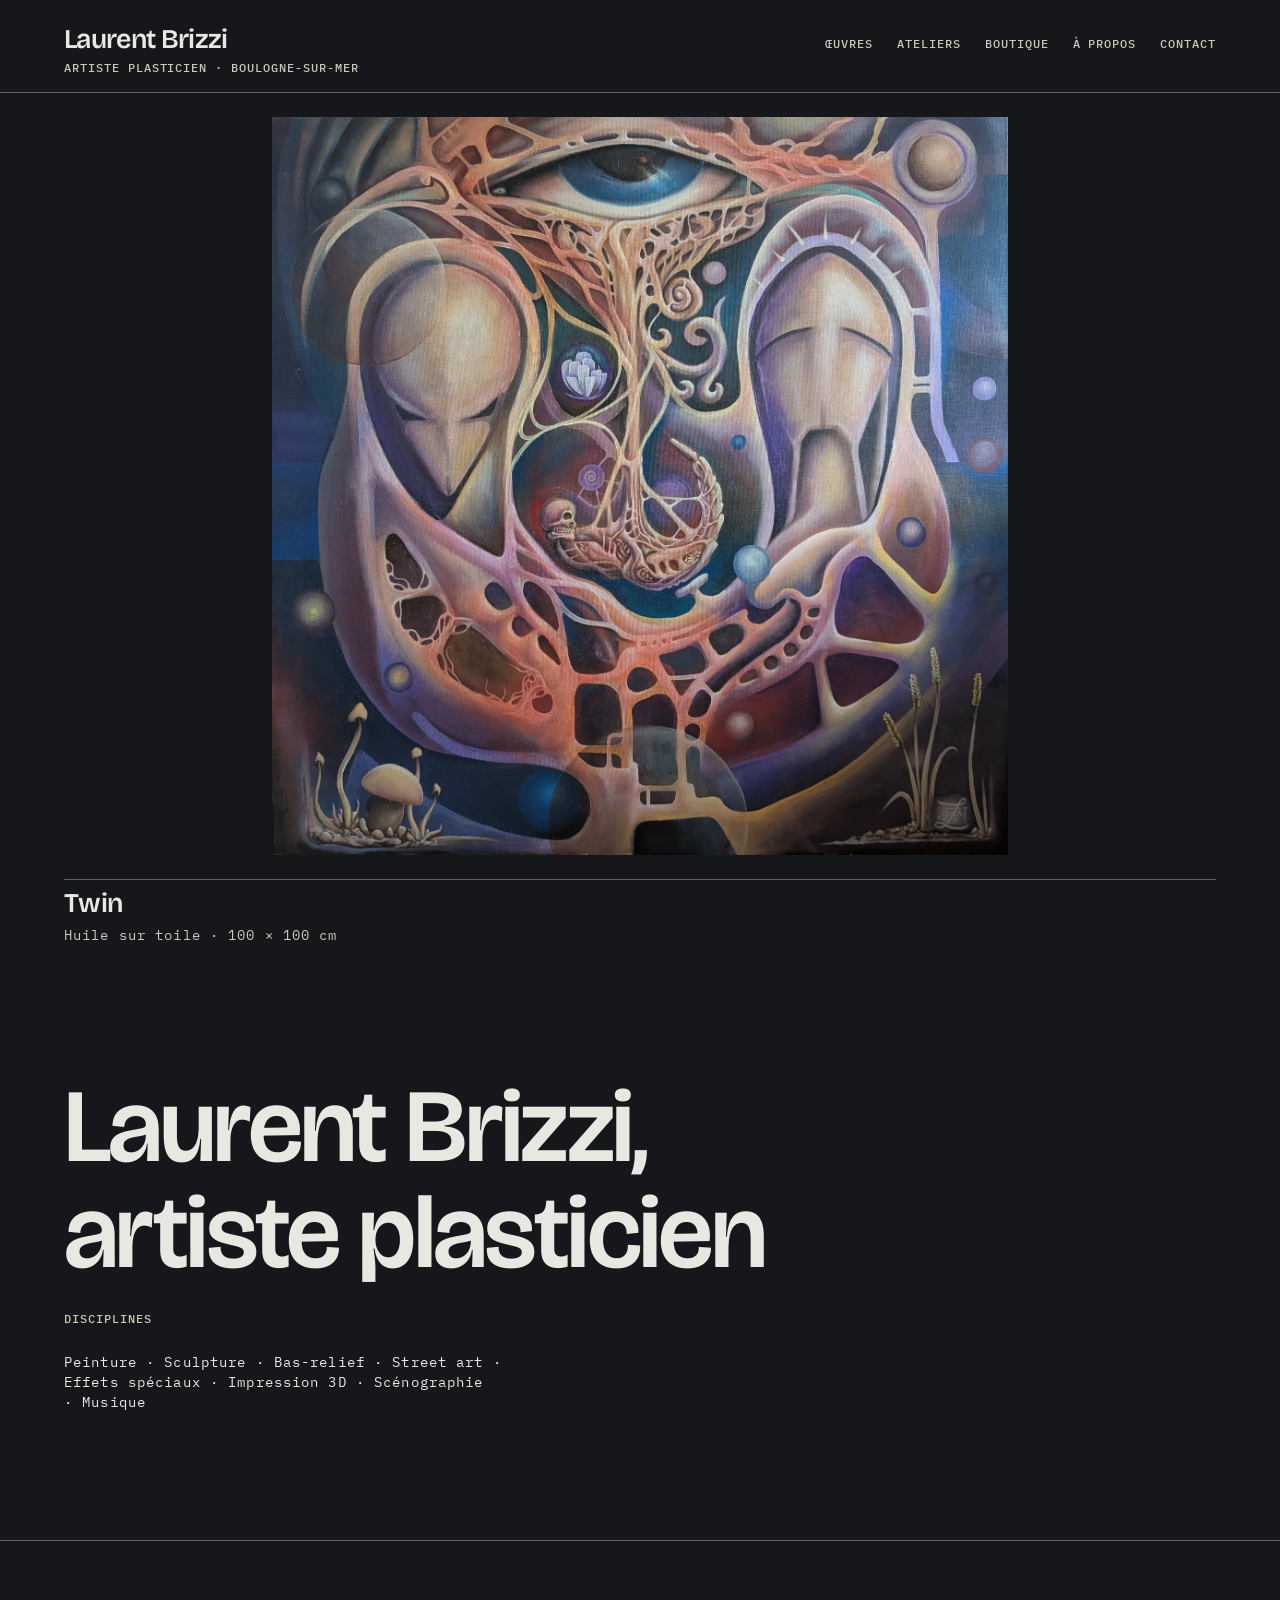
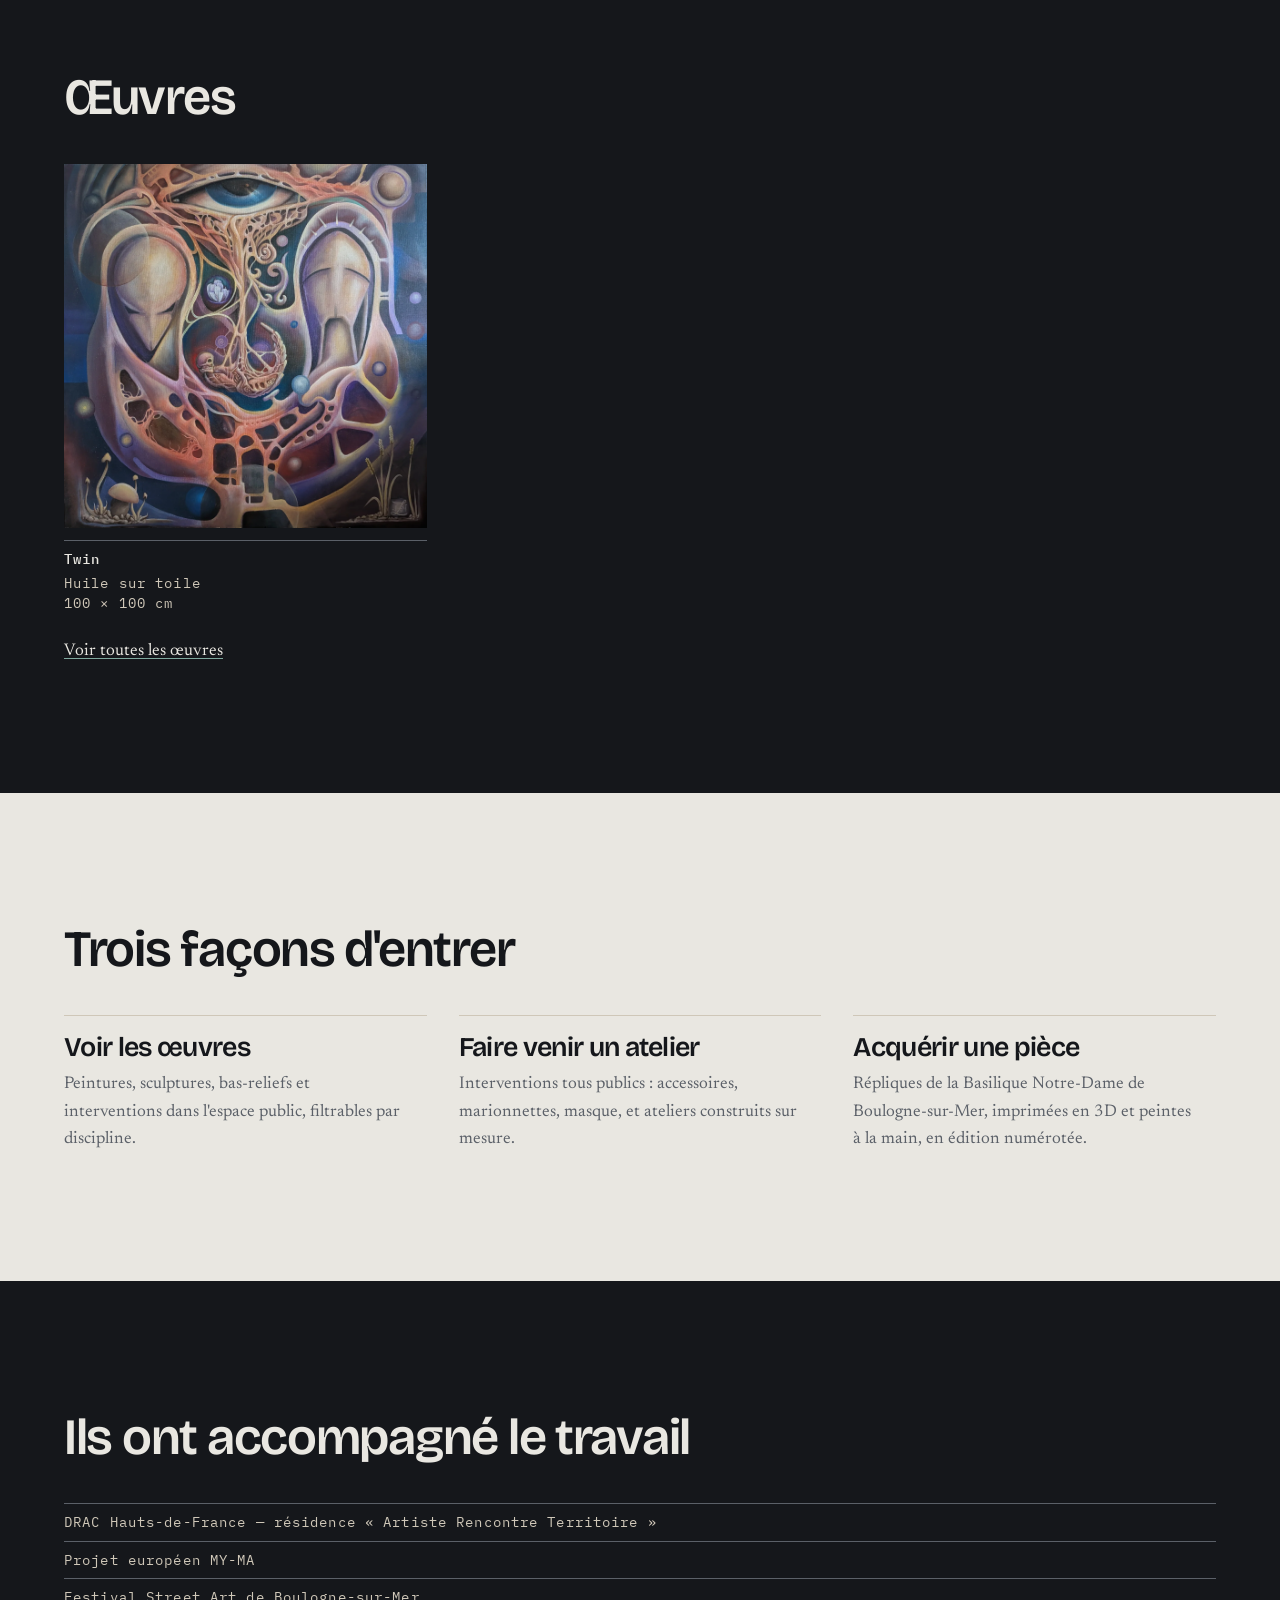
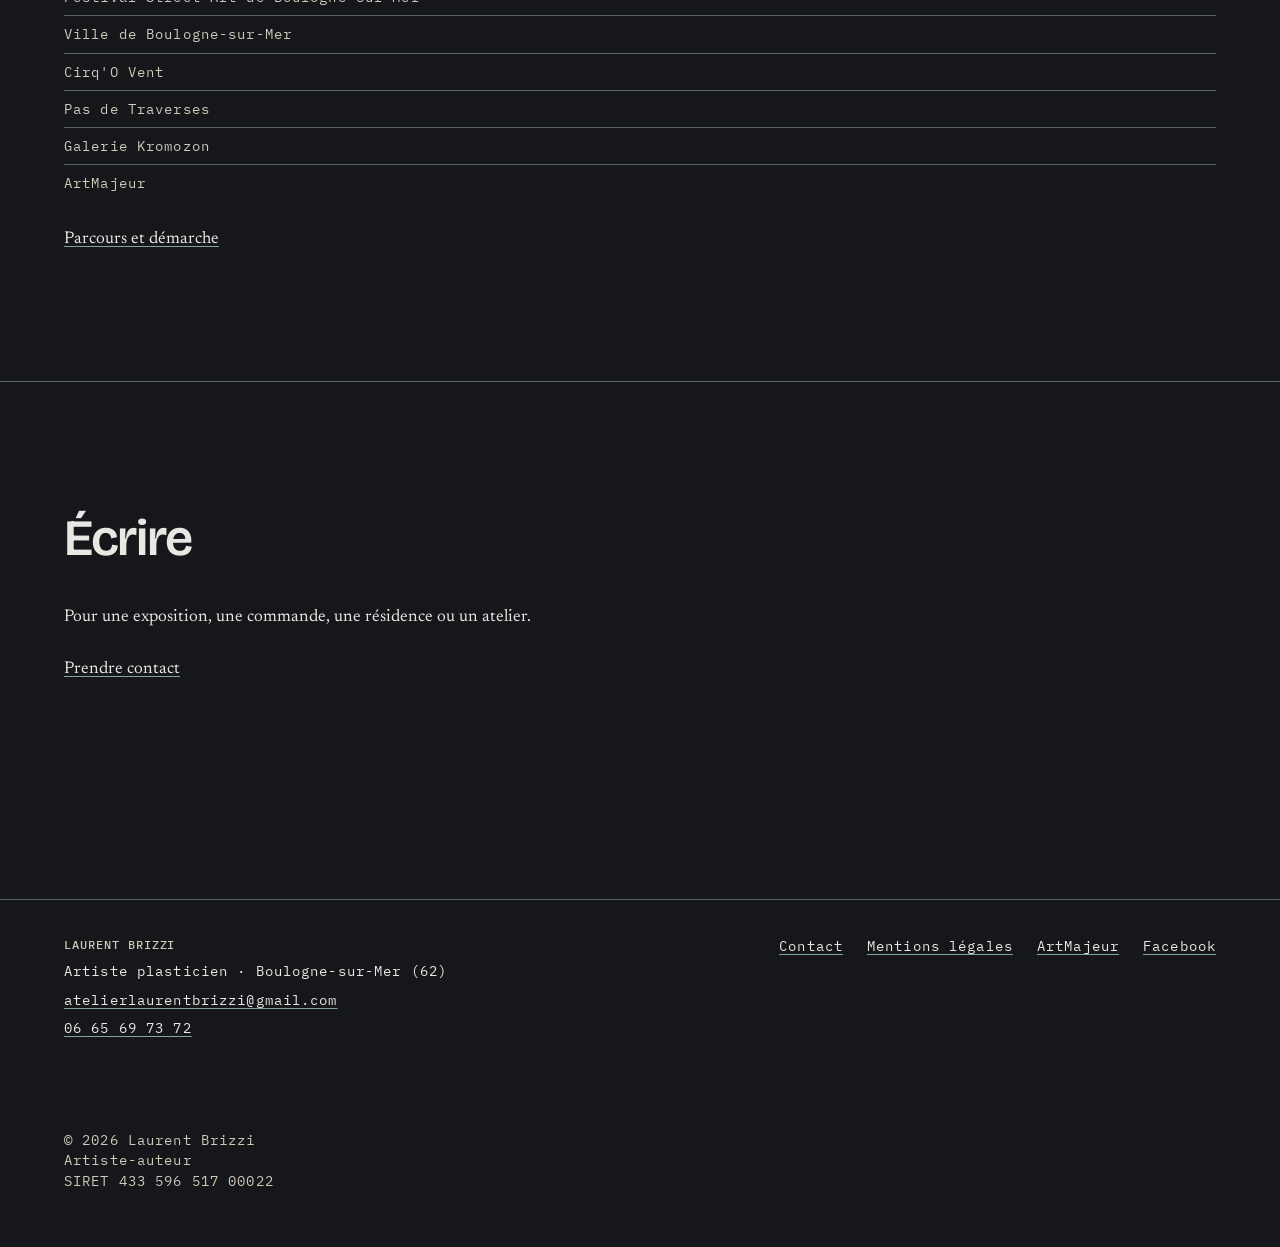
==== commit 9b738e84: "Le lien vers la page Facebook est pose Laurent a mis sa page a jour -- presentation, courriel du sit" ====
--- a/index.html
+++ b/index.html
@@ -6,12 +6,17 @@
   <title>Laurent Brizzi — artiste plasticien à Boulogne-sur-Mer</title>
   <meta name="description" content="Peinture, sculpture, bas-reliefs monumentaux, street art, effets spéciaux et impression 3D. Vingt ans de pratique à Boulogne-sur-Mer. Œuvres, ateliers et pièces éditées.">
 
+  <!-- L'adresse de référence de la page. Elle évite qu'un moteur traite
+       www.laurentbrizzi.fr, laurentbrizzi.fr et une adresse suivie d'un
+       paramètre publicitaire comme trois pages différentes. -->
+  <link rel="canonical" href="https://laurentbrizzi.fr/">
+
   <!-- Open Graph. Les partages Facebook sont le canal principal (§8).
-       L'image de partage est en place : og-image.jpg, 1200 × 630.
-       À COMPLÉTER : og:url, une fois le domaine branché. -->
+       L'image de partage est en place : og-image.jpg, 1200 × 630. -->
   <meta property="og:type" content="website">
   <meta property="og:locale" content="fr_FR">
   <meta property="og:site_name" content="Laurent Brizzi">
+  <meta property="og:url" content="https://laurentbrizzi.fr/">
   <meta property="og:title" content="Laurent Brizzi — artiste plasticien à Boulogne-sur-Mer">
   <meta property="og:description" content="Peinture, sculpture, bas-reliefs monumentaux, street art. Vingt ans de pratique à Boulogne-sur-Mer.">
   <meta property="og:image" content="https://laurentbrizzi.fr/og-image.jpg">
@@ -217,7 +222,7 @@
         <li><a href="contact.html">Contact</a></li>
         <li><a href="mentions-legales.html">Mentions légales</a></li>
         <li><a href="https://www.artmajeur.com/laurent-brizzi" rel="noopener">ArtMajeur</a></li>
-        <!-- À COMPLÉTER : lien vers la page Facebook (§8). -->
+        <li><a href="https://www.facebook.com/atelierbrizzi" rel="noopener">Facebook</a></li>
       </ul>
     </nav>
 
--- a/assets/css/composants.css
+++ b/assets/css/composants.css
@@ -388,6 +388,55 @@
 .fiche__visuel:hover img {
   opacity: 0.88;
 }
+
+
+/* --- Le verre grossissant --------------------------------------------------
+   Ce que Laurent appelle « la loupe ». Le mot `loupe` désigne déjà la vue
+   plein écran, plus haut dans ce fichier — ne pas les confondre.
+
+   Il est CARRÉ, et c'est volontaire : le site n'a aucun angle arrondi
+   (§6), et un disque y ferait tache. Le filet de 1 px qui le borde est le
+   même que celui des cartels, l'unique ornement autorisé.
+
+   Le fond est posé par JavaScript, à la taille réelle du fichier de loupe :
+   le grossissement est donc le rapport entre cette taille et celle
+   affichée, soit environ trois fois. Rien n'est écrit en dur ici.          */
+
+.a-verre {
+  position: relative;
+  /* Le verre est rogné au bord de l'œuvre : près d'un angle, il se coupe
+     net au lieu de déborder sur le fond de la page. */
+  overflow: hidden;
+}
+
+.verre {
+  position: absolute;
+  top: 0;
+  left: 0;
+  width: var(--verre-cote);
+  height: var(--verre-cote);
+
+  /* Il suit le pointeur, il ne doit jamais l'intercepter : sans ceci, le
+     verre passe sous le curseur et le survol s'interrompt aussitôt. */
+  pointer-events: none;
+
+  background-repeat: no-repeat;
+  /* L'origine au bord du cadre, et non à l'intérieur du filet : sinon le
+     calcul de position est décalé de l'épaisseur du filet. */
+  background-origin: border-box;
+  border: var(--filet-epaisseur) solid var(--filet-couleur);
+
+  opacity: 0;
+  transition: opacity var(--duree-court) var(--courbe);
+}
+
+.a-verre--actif .verre {
+  opacity: 1;
+}
+
+/* Sous l'œuvre grossie, l'image de fond s'efface légèrement — c'est la
+   règle de survol ci-dessus, qui joue ici à notre avantage : l'œil va au
+   détail net plutôt qu'à l'ensemble. */
 
 
 /* --- Les voisines ---------------------------------------------------------- */
@@ -753,6 +802,16 @@
 }
 
 
+/* Le poids et la date d'un fichier à télécharger : des données, pas de la
+   prose. En retrait du lien, en texte secondaire, pour renseigner sans lui
+   disputer l'attention. On ne fait pas cliquer quelqu'un sur un fichier
+   sans lui dire ce qu'il reçoit. */
+.lien-fichier {
+  margin-inline-start: var(--espace-s);
+  color: var(--texte-secondaire);
+}
+
+
 /* --------------------------------------------------------------------------
    Le parcours
    La période à gauche en mono, l'intitulé à droite. C'est la forme d'un CV
@@ -795,6 +854,15 @@
 .parcours__complement {
   display: block;
   margin-block-start: var(--espace-3xs);
+  color: var(--texte-secondaire);
+}
+
+/* En prose, et à la mesure de lecture : c'est la seule ligne du parcours
+   qui se lit comme une phrase et non comme une donnée. */
+.parcours__description {
+  display: block;
+  max-width: var(--mesure);
+  margin-block-start: var(--espace-2xs);
   color: var(--texte-secondaire);
 }
 
@@ -955,6 +1023,17 @@
   font-weight: var(--graisse-accent);
   font-variant-numeric: tabular-nums;
   color: var(--texte);
+}
+
+/* Une commande suspendue, une série épuisée : ce sont des états, pas des
+   prix. Ils occupent la même place et doivent donc se distinguer du
+   montant — en retrait, à la taille du texte courant. Pas de rouge : rien
+   n'est en panne, et le site n'a qu'un accent (§6). */
+.produit__prix--pause,
+.produit__prix--epuise {
+  font-size: var(--taille-texte);
+  font-weight: var(--graisse-texte);
+  color: var(--texte-secondaire);
 }
 
 
@@ -1308,3 +1387,17 @@
 .cartel__champ > dd {
   margin: 0;
 }
+
+/* Une œuvre vendue le reste sur le site : on ne la retire pas du
+   portfolio, elle fait partie du parcours. La mention est mise en avant
+   comme dans la boutique (§10), jamais barrée — ce n'est pas une erreur,
+   c'est une vente.
+
+   Les autres statuts — une œuvre permanente dans l'espace public, par
+   exemple — restent en gris : ce sont des données de cartel, pas des
+   événements. */
+.cartel__champ--vendue > dd {
+  color: var(--accent);
+  text-transform: uppercase;
+  letter-spacing: var(--interlettre-mono);
+}
